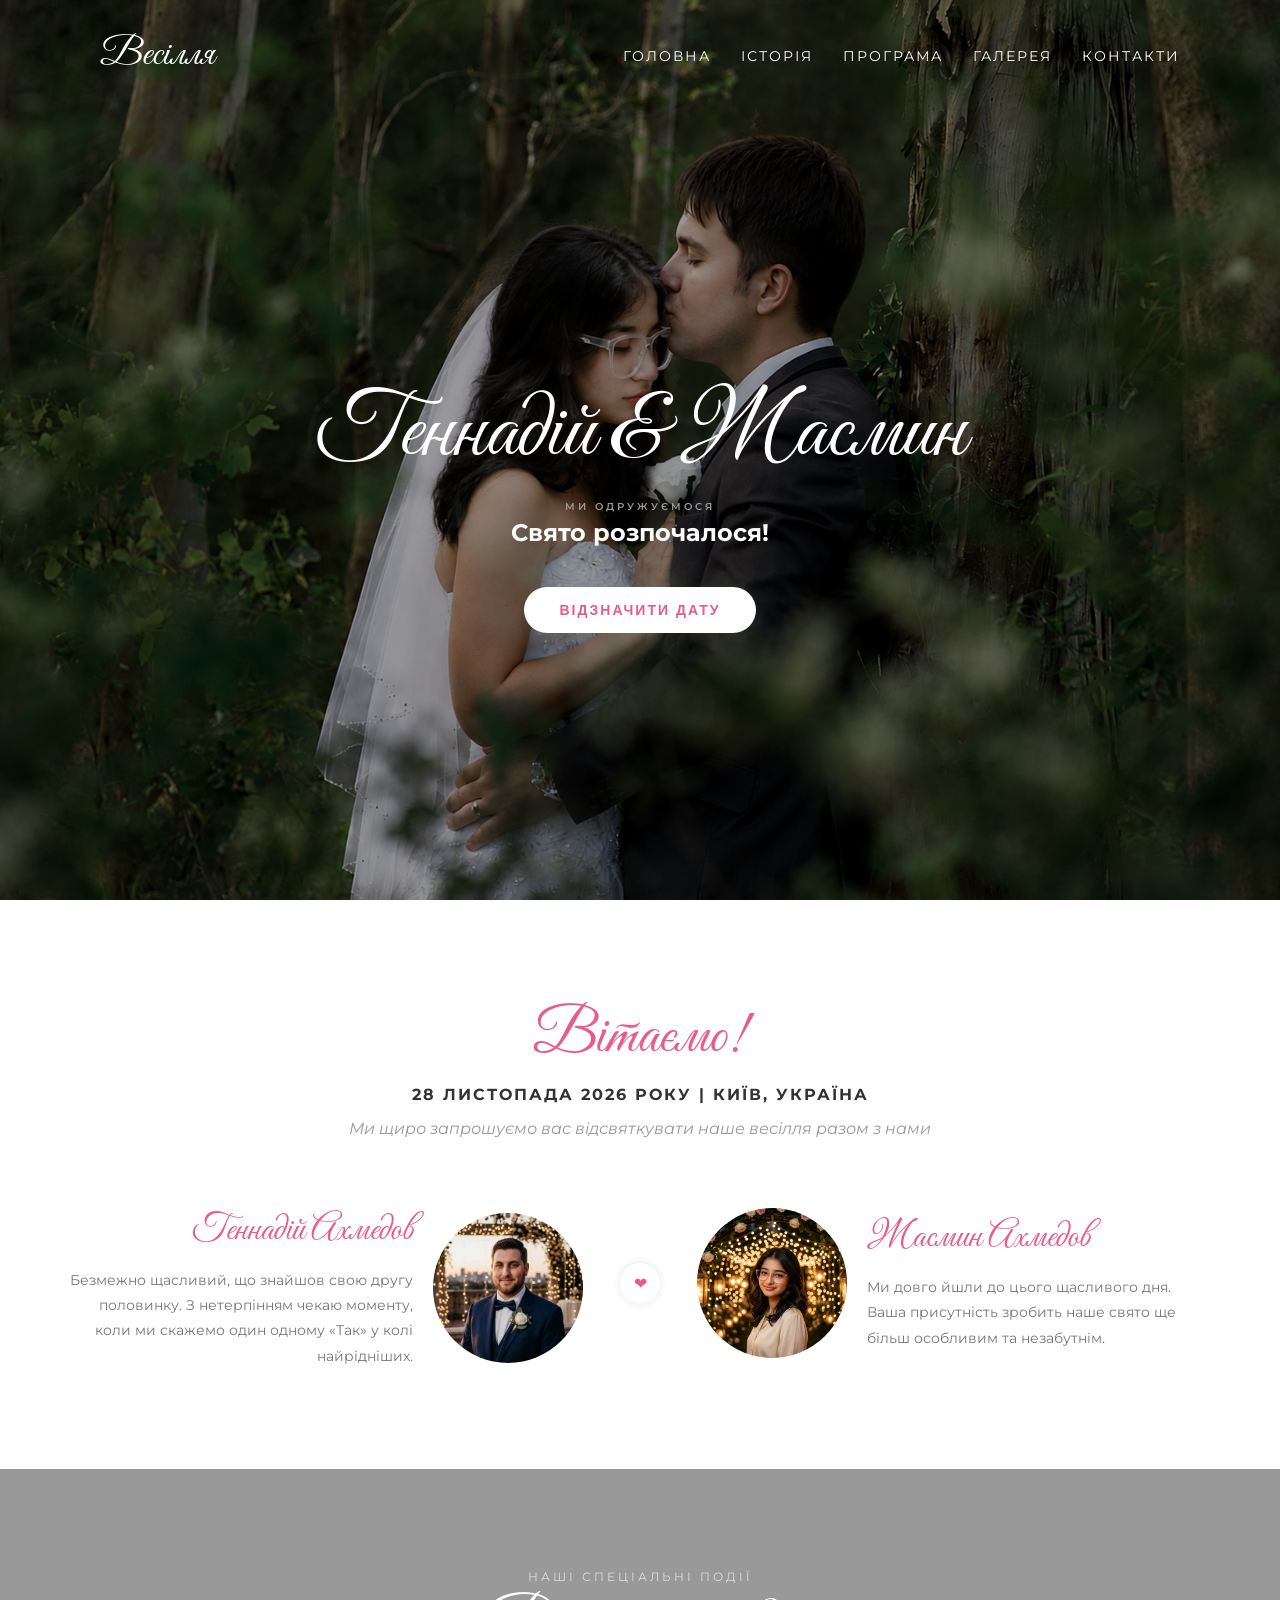
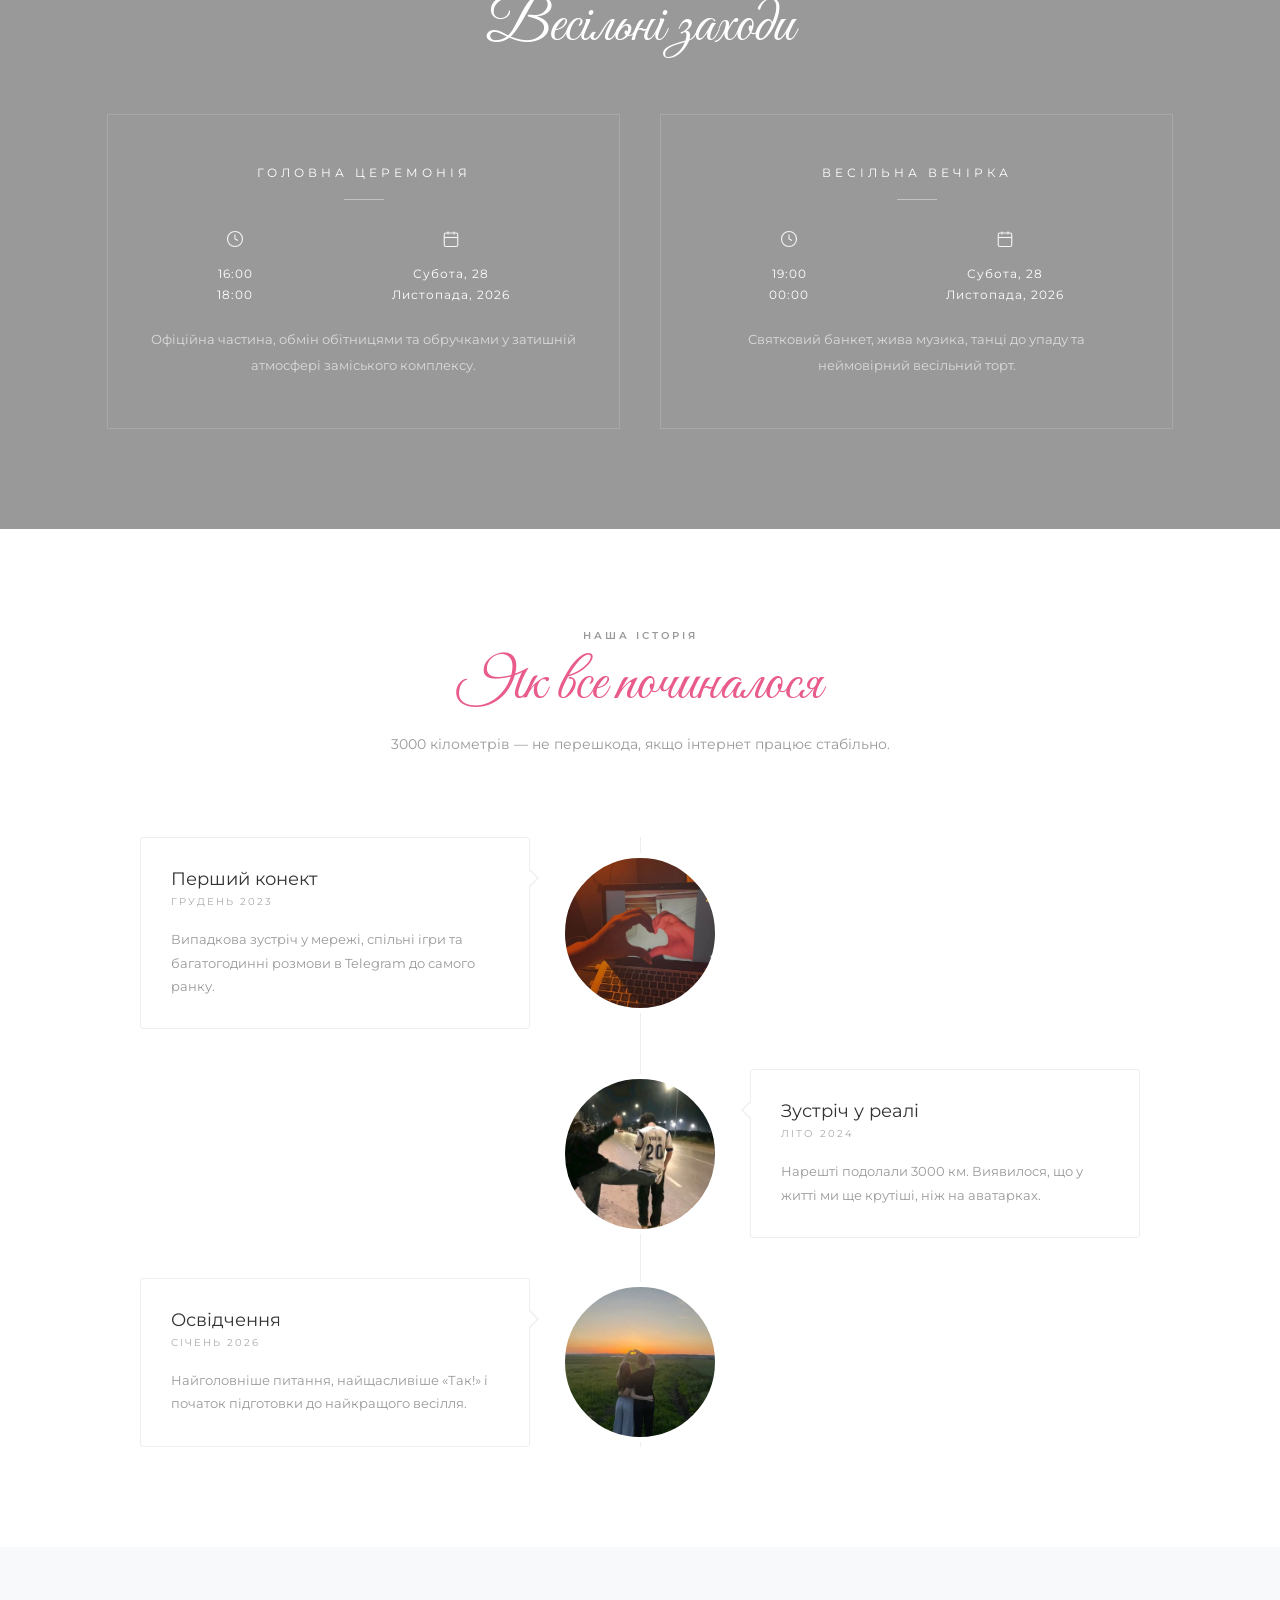
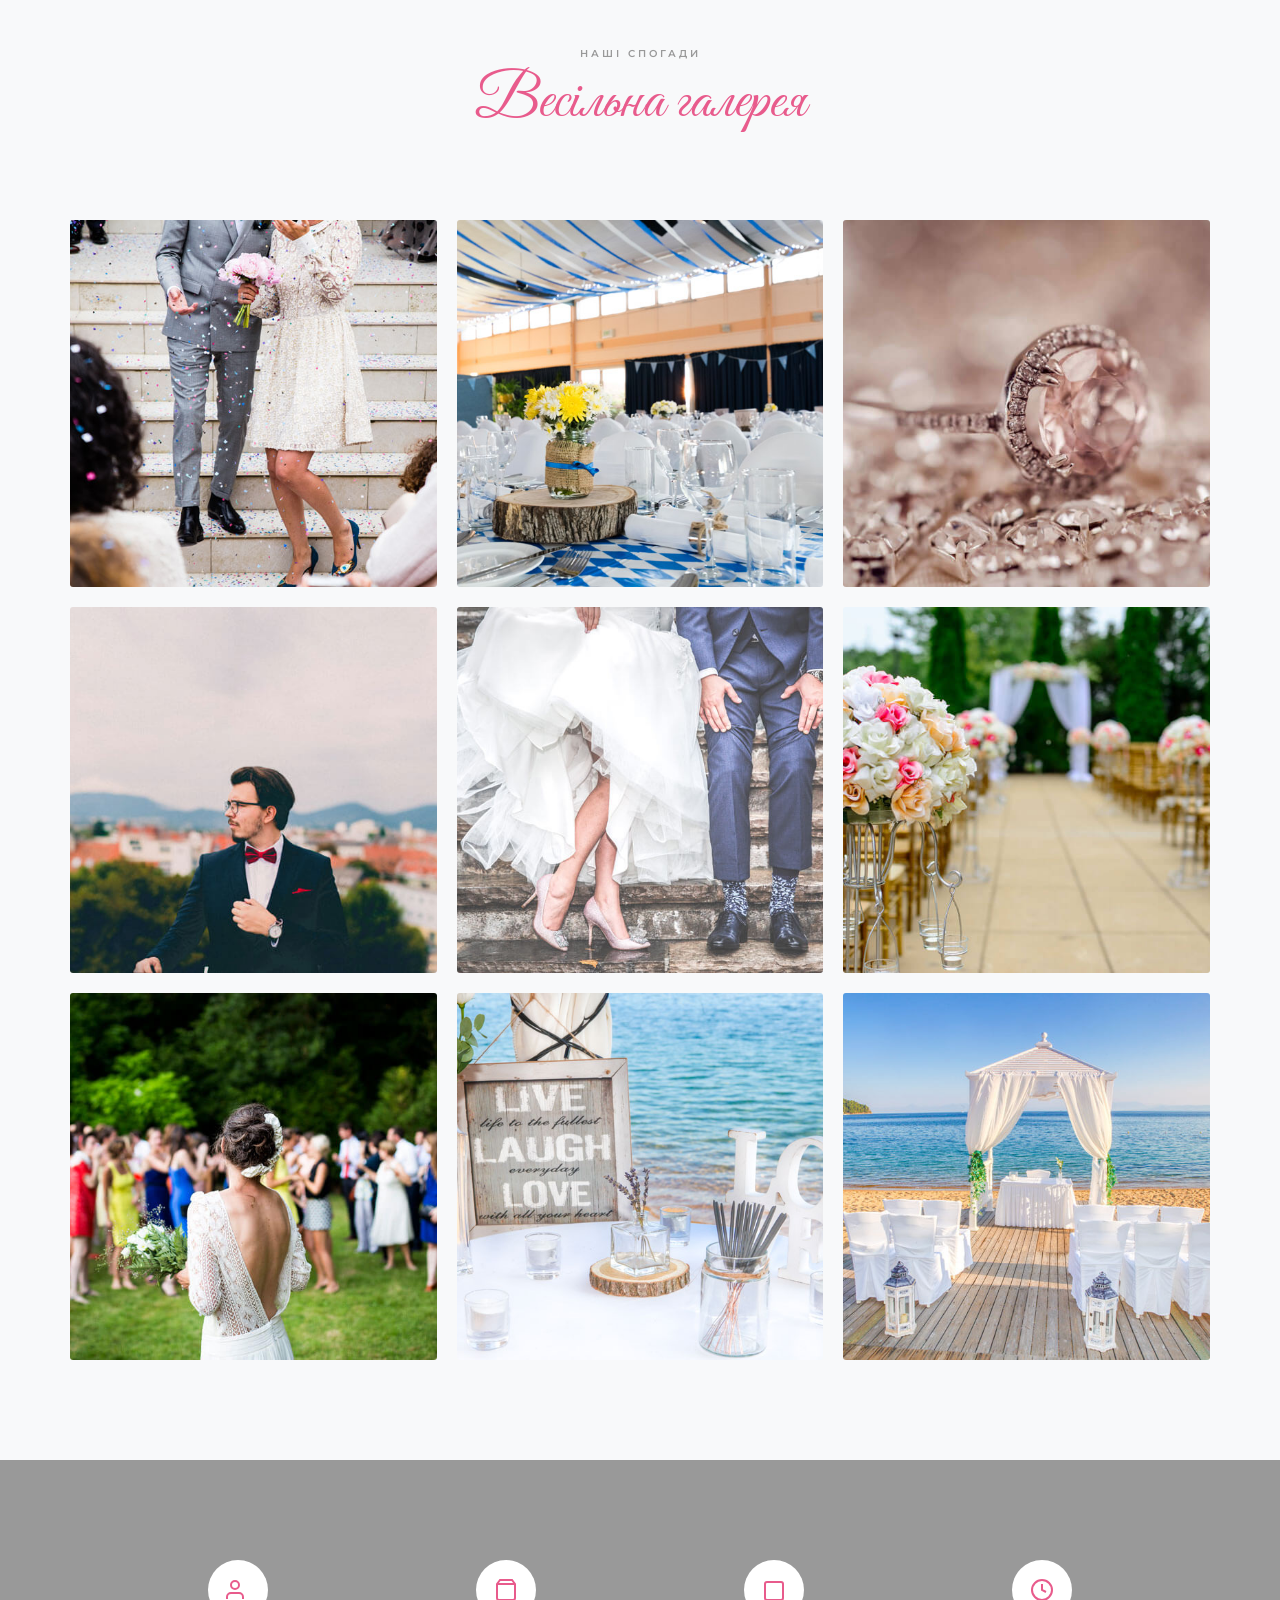
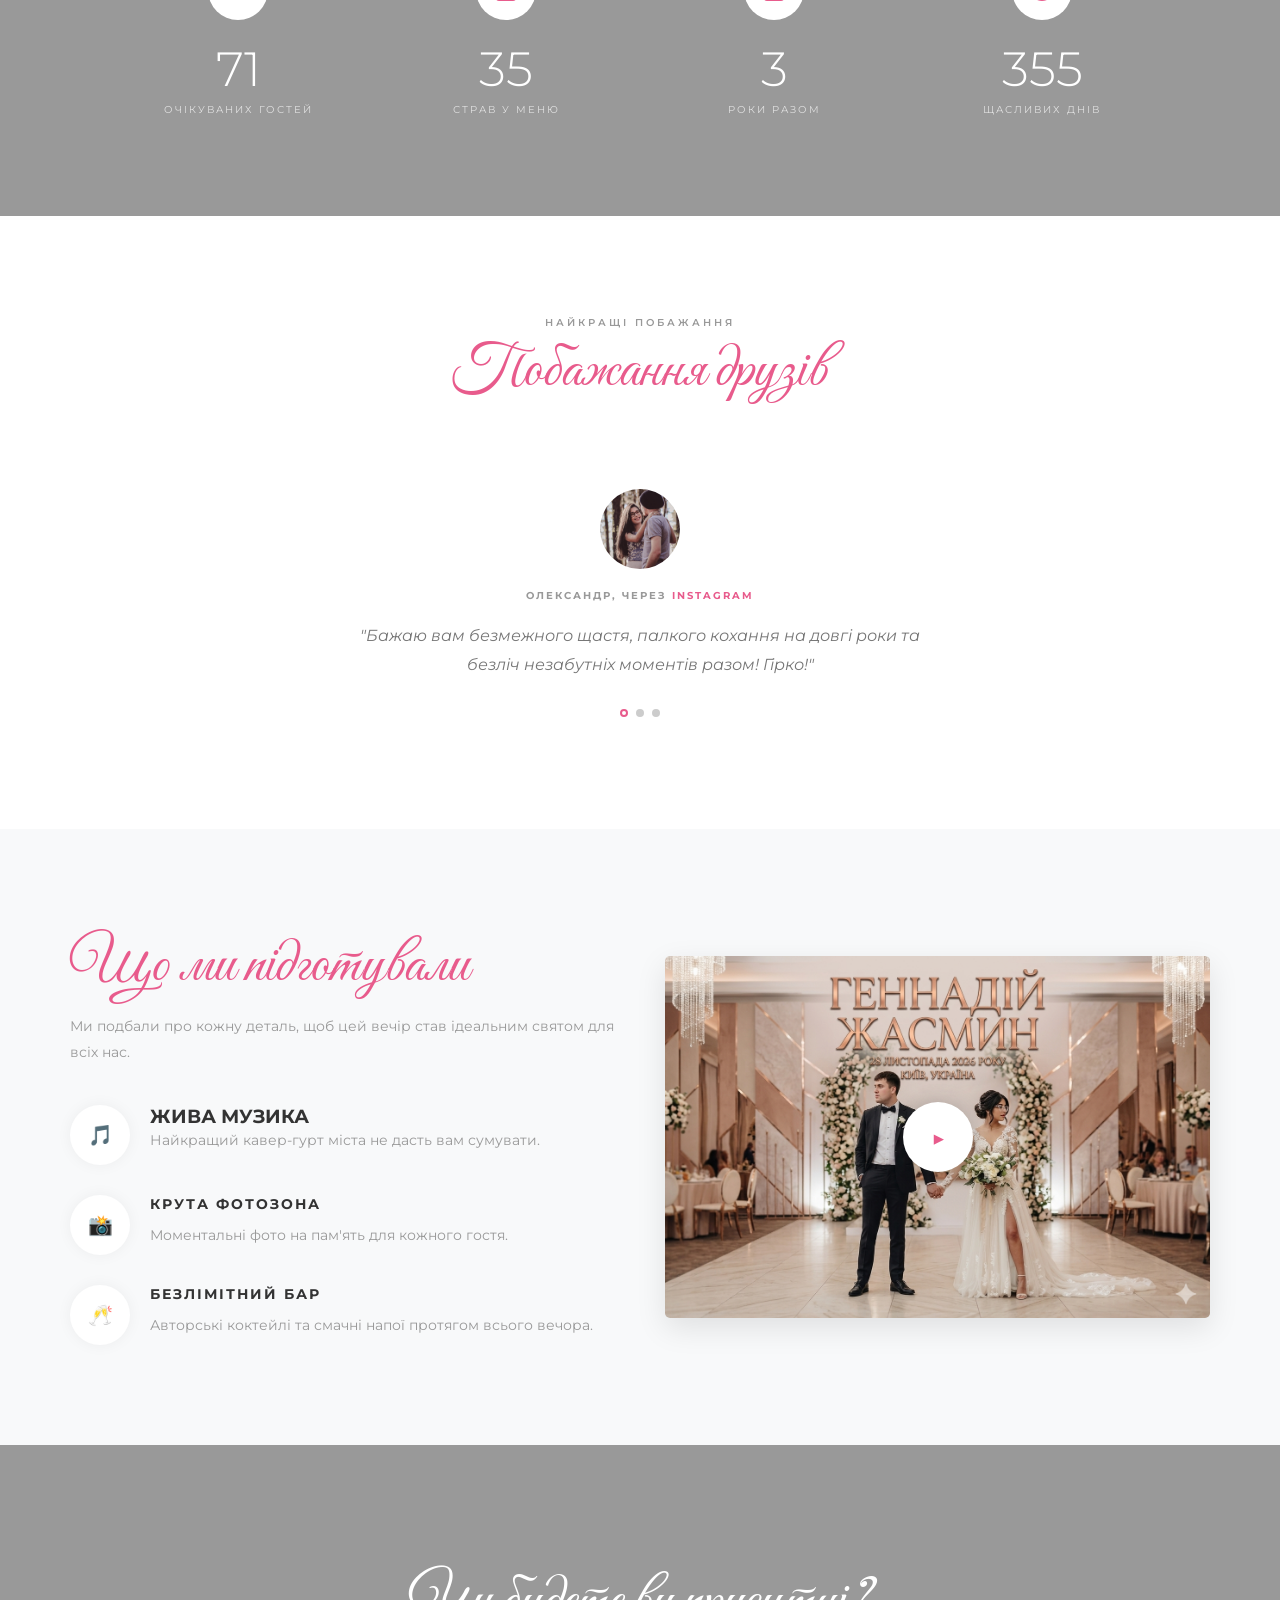
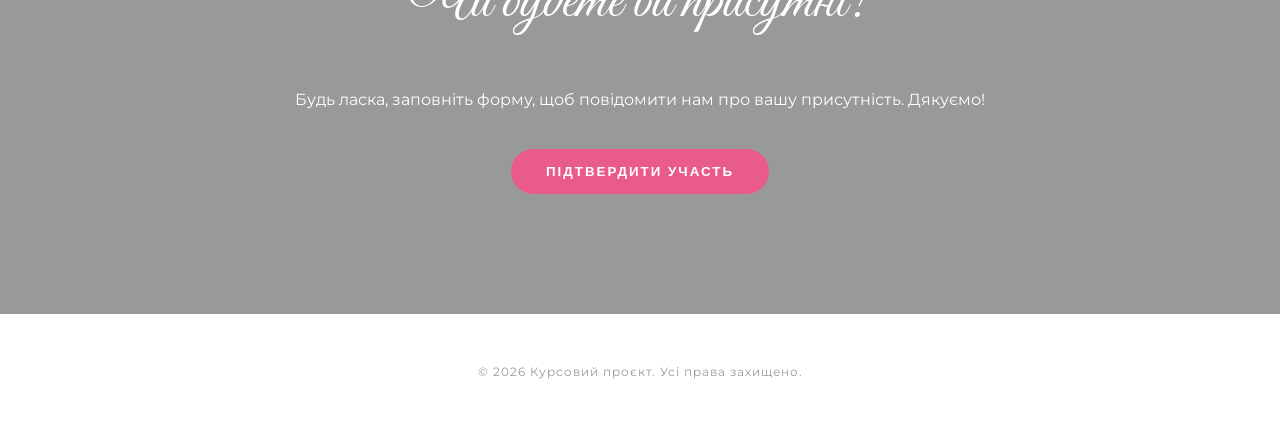
==== index.html @ 14bfaa2a "Modify greeting output to display 'Goodbye'" ====
<!DOCTYPE html>
<html lang="uk">
<head>
    <meta charset="UTF-8">
    <meta http-equiv="X-UA-Compatible" content="IE=edge">
    <meta name="viewport" content="width=device-width, initial-scale=1.0">
    <title>Весілля | Геннадій та Жасмин</title>
    <meta name="description" content="Ми одружуємося - Запрошення на весілля">
    <link rel="stylesheet" href="https://cdn.jsdelivr.net/npm/swiper@11/swiper-bundle.min.css">
    <link rel="stylesheet" href="css/style.css">
</head>
<body>
    <section class="hero-section">
        <header class="header">
            <div class="logo"><a href="index.html">Весілля</a></div>
            <nav class="nav" id="menuList">
                <ul class="menu">
                    <li><a href="index.html">ГОЛОВНА</a></li>
                    <li><a href="#story-section">ІСТОРІЯ</a></li>
                    <li><a href="#services">ПРОГРАМА</a></li>
                    <li><a href="#gallery">ГАЛЕРЕЯ</a></li>
                    <li><a href="contacts.html">КОНТАКТИ</a></li>
                </ul>
            </nav>
            <div class="burger" id="burgerIcon">
                <span></span><span></span><span></span>
            </div>
        </header>

        <div class="hero-content">
            <h1 class="couple-names">Геннадій & Жасмин</h1>
            <p class="subtitle">Ми одружуємося</p>
            <div class="countdown-cont mb-5" id="countdown">
                <div class="time-circle"><span class="number" id="days">00</span><span class="label">ДНІВ</span></div>
                <div class="time-circle"><span class="number" id="hours">00</span><span class="label">ГОДИН</span></div>
                <div class="time-circle"><span class="number" id="minutes">00</span><span class="label">ХВИЛИН</span></div>
                <div class="time-circle"><span class="number" id="seconds">00</span><span class="label">СЕКУНД</span></div>
            </div>
            <button id="openModalBtn" class="btn btn-white">ВІДЗНАЧИТИ ДАТУ</button>
        </div>
    </section>

    <section class="hello-section" id="story">
        <div class="container">
            <div class="hello-top">
                <h2 class="script-title">Вітаємо!</h2>
                <h3 class="date-location">28 Листопада 2026 року | Київ, Україна</h3>
                <p class="invite-text">Ми щиро запрошуємо вас відсвяткувати наше весілля разом з нами</p>
            </div>
            <div class="couple-row">
                <div class="person groom">
                    <div class="person-text">
                        <h3 class="person-name">Геннадій Ахмедов</h3>
                        <p>Безмежно щасливий, що знайшов свою другу половинку. З нетерпінням чекаю моменту, коли ми скажемо один одному «Так» у колі найрідніших.</p>
                    </div>
                    <img src="images/groom.jpg" alt="Геннадій" class="person-photo">
                </div>
                <div class="heart"><span>❤</span></div>
                <div class="person bride">
                    <img src="images/bride.jpg" alt="Софія" class="person-photo">
                    <div class="person-text">
                        <h3 class="person-name">Жасмин Ахмедов</h3>
                        <p>Ми довго йшли до цього щасливого дня. Ваша присутність зробить наше свято ще більш особливим та незабутнім.</p>
                    </div>
                </div>
            </div>
        </div>
    </section>

    <section class="events-section" id="events">
        <div class="container events-container">
            <div class="events-header">
                <p class="events-subtitle">НАШІ СПЕЦІАЛЬНІ ПОДІЇ</p>
                <h2 class="script-title text-white">Весільні заходи</h2>
            </div>
            <div class="events-cards">
                <div class="event-card">
                    <h3 class="card-title">ГОЛОВНА ЦЕРЕМОНІЯ</h3>
                    <div class="event-details">
                        <div class="detail-item">
                            <span class="icon">
                                <svg width="24" height="24" viewBox="0 0 24 24" fill="none" stroke="#fff" stroke-width="1.5"><circle cx="12" cy="12" r="10"></circle><polyline points="12 6 12 12 16 14"></polyline></svg>
                            </span>
                            <p>16:00<br>18:00</p>
                        </div>
                        <div class="detail-item">
                            <span class="icon">
                                <svg width="24" height="24" viewBox="0 0 24 24" fill="none" stroke="#fff" stroke-width="1.5"><rect x="3" y="4" width="18" height="18" rx="2" ry="2"></rect><line x1="16" y1="2" x2="16" y2="6"></line><line x1="8" y1="2" x2="8" y2="6"></line><line x1="3" y1="10" x2="21" y2="10"></line></svg>
                            </span>
                            <p>Субота, 28<br>Листопада, 2026</p>
                        </div>
                    </div>
                    <p class="event-desc">Офіційна частина, обмін обітницями та обручками у затишній атмосфері заміського комплексу.</p>
                </div>
                <div class="event-card">
                    <h3 class="card-title">ВЕСІЛЬНА ВЕЧІРКА</h3>
                    <div class="event-details">
                        <div class="detail-item">
                            <span class="icon">
                                <svg width="24" height="24" viewBox="0 0 24 24" fill="none" stroke="#fff" stroke-width="1.5"><circle cx="12" cy="12" r="10"></circle><polyline points="12 6 12 12 16 14"></polyline></svg>
                            </span>
                            <p>19:00<br>00:00</p>
                        </div>
                        <div class="detail-item">
                            <span class="icon">
                                <svg width="24" height="24" viewBox="0 0 24 24" fill="none" stroke="#fff" stroke-width="1.5"><rect x="3" y="4" width="18" height="18" rx="2" ry="2"></rect><line x1="16" y1="2" x2="16" y2="6"></line><line x1="8" y1="2" x2="8" y2="6"></line><line x1="3" y1="10" x2="21" y2="10"></line></svg>
                            </span>
                            <p>Субота, 28<br>Листопада, 2026</p>
                        </div>
                    </div>
                    <p class="event-desc">Святковий банкет, жива музика, танці до упаду та неймовірний весільний торт.</p>
                </div>
            </div>
        </div>
    </section>

 <section class="story-section" id="story-section">
        <div class="container">
            <div class="section-header">
                <p class="subtitle">НАША ІСТОРІЯ</p>
                <h2 class="script-title">Як все починалося</h2>
                <p class="desc-text">3000 кілометрів — не перешкода, якщо інтернет працює стабільно.</p>
            </div>
            <div class="timeline">
                <div class="timeline-item left">
                    <div class="timeline-circle image" style="background-image: url('images/story0.jpg');"></div>
                    <div class="timeline-content">
                        <h3>Перший конект</h3><span class="date">ГРУДЕНЬ 2023</span>
                        <p>Випадкова зустріч у мережі, спільні ігри та багатогодинні розмови в Telegram до самого ранку.</p>
                    </div>
                    
                </div>
                <div class="timeline-item right">
                    <div class="timeline-circle image" style="background-image: url('images/story1.jpg');"></div>
                    <div class="timeline-content">
                        <h3>Зустріч у реалі</h3><span class="date">ЛІТО 2024</span>
                        <p>Нарешті подолали 3000 км. Виявилося, що у житті ми ще крутіші, ніж на аватарках.</p>
                    </div>
                </div>
                <div class="timeline-item left">
                    <div class="timeline-content">
                        <h3>Освідчення</h3><span class="date">СІЧЕНЬ 2026</span>
                        <p>Найголовніше питання, найщасливіше «Так!» і початок підготовки до найкращого весілля.</p>
                    </div>
                    <div class="timeline-circle image" style="background-image: url('images/story2.webp');"></div>
                </div>
            </div>
        </div>
    </section>

    <section class="gallery-section" id="gallery">
        <div class="container">
            <div class="section-header">
                <p class="subtitle">НАШІ СПОГАДИ</p>
                <h2 class="script-title">Весільна галерея</h2>
            </div>
            <div class="gallery-grid">
                <div class="gallery-item"><img src="images/gallery1.jpg" alt="1"><div class="gallery-overlay"><span class="photo-count">14 ФОТО</span><h3>Щасливі ми</h3></div></div>
                <div class="gallery-item"><img src="images/gallery2.jpg" alt="2"><div class="gallery-overlay"><span class="photo-count">30 ФОТО</span><h4>Романтична подорож</h4></div></div>
                <div class="gallery-item"><img src="images/gallery3.jpg" alt="3"><div class="gallery-overlay"><span class="photo-count">90 ФОТО</span><h4>Захід сонця</h4></div></div>
                <div class="gallery-item"><img src="images/gallery4.jpg" alt="4"><div class="gallery-overlay"><span class="photo-count">12 ФОТО</span><h4>Спільні свята</h4></div></div>
                <div class="gallery-item"><img src="images/gallery5.jpg" alt="5"><div class="gallery-overlay"><span class="photo-count">50 ФОТО</span><h4>Затишні вечори</h4></div></div>
                <div class="gallery-item"><img src="images/gallery6.jpg" alt="6"><div class="gallery-overlay"><span class="photo-count">45 ФОТО</span><h4>Прогулянки містом</h4></div></div>
                <div class="gallery-item"><img src="images/gallery7.jpg" alt="7"><div class="gallery-overlay"><span class="photo-count">55 ФОТО</span><h4>Освідчення</h4></div></div>
                <div class="gallery-item"><img src="images/gallery8.jpg" alt="8"><div class="gallery-overlay"><span class="photo-count">90 ФОТО</span><h4>Підготовка до весілля</h4></div></div>
                <div class="gallery-item"><img src="images/gallery9.jpg" alt="9"><div class="gallery-overlay"><span class="photo-count">55 ФОТО</span><h4>Кохання у кожному кадрі</h4></div></div>
            </div>
        </div>
    </section>

    <div class="stats-section">
        <div class="container stats-container">
            <div class="stat-item">
                <div class="stat-icon"><svg width="24" height="24" viewBox="0 0 24 24" fill="none" stroke="#e85b8c" stroke-width="2"><path d="M17 21v-2a4 4 0 0 0-4-4H5a4 4 0 0 0-4 4v2"></path><circle cx="9" cy="7" r="4"></circle></svg></div>
                <div class="stat-number" data-target="90">0</div>
                <p class="stat-label">ОЧІКУВАНИХ ГОСТЕЙ</p>
            </div>
            <div class="stat-item">
                <div class="stat-icon"><svg width="24" height="24" viewBox="0 0 24 24" fill="none" stroke="#e85b8c" stroke-width="2"><path d="M6 2L3 6v14a2 2 0 0 0 2 2h14a2 2 0 0 0 2-2V6l-3-4z"></path><line x1="3" y1="6" x2="21" y2="6"></line></svg></div>
                <div class="stat-number" data-target="35">0</div>
                <p class="stat-label">СТРАВ У МЕНЮ</p>
            </div>
            <div class="stat-item">
                <div class="stat-icon"><svg width="24" height="24" viewBox="0 0 24 24" fill="none" stroke="#e85b8c" stroke-width="2"><rect x="3" y="4" width="18" height="18" rx="2" ry="2"></rect></svg></div>
                <div class="stat-number" data-target="3">0</div>
                <p class="stat-label">РОКИ РАЗОМ</p>
            </div>
            <div class="stat-item">
                <div class="stat-icon"><svg width="24" height="24" viewBox="0 0 24 24" fill="none" stroke="#e85b8c" stroke-width="2"><circle cx="12" cy="12" r="10"></circle><polyline points="12 6 12 12 16 14"></polyline></svg></div>
                <div class="stat-number" data-target="891">0</div>
                <p class="stat-label">ЩАСЛИВИХ ДНІВ</p>
            </div>
        </div>
    </div>

    <section class="wishes-section">
        <div class="container">
            <div class="section-header">
                <p class="subtitle">НАЙКРАЩІ ПОБАЖАННЯ</p>
                <h2 class="script-title">Побажання друзів</h2>
            </div>
            <div class="swiper wishes-swiper">
                <div class="swiper-wrapper">
                    <div class="swiper-slide">
                        <div class="wish-card">
                            <img src="images/guest1.jpg" alt="Гість" class="wish-photo">
                            <h3 class="wish-name">ОЛЕКСАНДР, ЧЕРЕЗ <span class="pink-text">INSTAGRAM</span></h3>
                            <p class="wish-text">"Бажаю вам безмежного щастя, палкого кохання на довгі роки та безліч незабутніх моментів разом! Гірко!"</p>
                        </div>
                    </div>
                    <div class="swiper-slide">
                        <div class="wish-card">
                            <img src="images/guest2.jpg" alt="Гість" class="wish-photo">
                            <h4 class="wish-name">ВІКТОРІЯ, ЧЕРЕЗ <span class="pink-text">TELEGRAM</span></h4>
                            <p class="wish-text">"Ви неймовірна пара! Нехай ваше сімейне життя буде таким же яскравим та красивим, як і ви самі."</p>
                        </div>
                    </div>
                    <div class="swiper-slide">
                        <div class="wish-card">
                            <img src="images/guest3.jpg" alt="Гість" class="wish-photo">
                            <h4 class="wish-name">ДЕНИС, ЧЕРЕЗ <span class="pink-text">TELEGRAM</span></h4>
                            <p class="wish-text">"Братан, нарешті ти це зробив! Бажаю вам стабільного пінгу по життю, ніяких лагів у стосунках і безмежного щастя. Гірко!"</p>
                        </div>
                    </div>
                </div>
                <div class="swiper-pagination"></div>
            </div>
        </div>
    </section>

    <section class="services-section" id="services">
        <div class="container services-container">
            <div class="services-left">
                <div class="section-header align-left">
                    <h2 class="script-title pink-text">Що ми підготували</h2>
                    <p class="desc-text">Ми подбали про кожну деталь, щоб цей вечір став ідеальним святом для всіх нас.</p>
                </div>
                <ul class="services-list">
                    <li>
                        <div class="service-icon"><span class="icon">🎵</span></div>
                        <div class="service-text"><h3>ЖИВА МУЗИКА</h3><p>Найкращий кавер-гурт міста не дасть вам сумувати.</p></div>
                    </li>
                    <li>
                        <div class="service-icon"><span class="icon">📸</span></div>
                        <div class="service-text"><h4>КРУТА ФОТОЗОНА</h4><p>Моментальні фото на пам'ять для кожного гостя.</p></div>
                    </li>
                    <li>
                        <div class="service-icon"><span class="icon">🥂</span></div>
                        <div class="service-text"><h4>БЕЗЛІМІТНИЙ БАР</h4><p>Авторські коктейлі та смачні напої протягом всього вечора.</p></div>
                    </li>
                </ul>
            </div>
            <div class="services-right">
                <div class="video-thumbnail" id="openVideoModalBtn">
                    <img src="images/video-bg.jpg" alt="Відео прев'ю">
                    <div class="play-btn">▶</div>
                </div>
            </div>
        </div>
    </section>

    <section class="attend-section">
        <div class="container">
            <h2 class="script-title text-white">Чи будете ви присутні?</h2>
            <p class="attend-desc">Будь ласка, заповніть форму, щоб повідомити нам про вашу присутність. Дякуємо!</p>
            <button class="btn btn-pink" id="openAttendModalBtn">ПІДТВЕРДИТИ УЧАСТЬ</button>
        </div>
    </section>

    <footer class="footer">
        <div class="container">
            <p>© 2026 Курсовий проєкт. Усі права захищено.</p>
        </div>
    </footer>

    <div class="modal-overlay" id="formModal">
        <div class="modal-content">
            <span class="close-btn" id="closeFormBtn">&times;</span>
            <h3>Підтвердження присутності</h3>
            <form id="rsvpForm">
                <input type="text" placeholder="Ваше ім'я та прізвище" required style="width:100%; padding:10px; margin-bottom:10px; border:1px solid #ddd; border-radius:5px;">
                <input type="email" placeholder="Ваш Email" required style="width:100%; padding:10px; margin-bottom:10px; border:1px solid #ddd; border-radius:5px;">
                <select required style="width:100%; padding:10px; margin-bottom:10px; border:1px solid #ddd; border-radius:5px;">
                    <option value="">Чи будете ви присутні?</option>
                    <option value="yes">Так, з радістю буду!</option>
                    <option value="no">На жаль, не зможу</option>
                </select>
                <button type="submit" class="btn btn-pink mt-3">Відправити</button>
            </form>
        </div>
    </div>

    <div class="modal-overlay" id="videoModal">
        <div class="modal-content video-content">
            <span class="close-btn" id="closeVideoBtn">&times;</span>
            <iframe style="width: 100%; border: none;" height="450" src="https://www.youtube.com/embed/-ARVwU58l7A?si=rPFD8lPK7aKffsCc" title="YouTube video player" allow="accelerometer; autoplay; clipboard-write; encrypted-media; gyroscope; picture-in-picture; web-share" referrerpolicy="strict-origin-when-cross-origin" allowfullscreen></iframe>
        </div>
    </div>

    <script src="https://cdn.jsdelivr.net/npm/swiper@11/swiper-bundle.min.js"></script>
    <script src="js/main.js"></script>
</body>
</html>
---- css/style.css ----
@import url('https://fonts.googleapis.com/css2?family=Great+Vibes&family=Montserrat:wght@400;600&display=swap');

* {
    margin: 0;
    padding: 0;
    box-sizing: border-box;
}

body {
    font-family: 'Montserrat', sans-serif;
    color: #333;
}

/* Секція 1: Hero */
.hero-section {
    position: relative;
    height: 100vh; 
    background-image: url('../images/hero-bg.jpg'); 
    background-size: cover;
    background-position: center;
    color: #fff;
    display: flex;
    flex-direction: column;
}

.hero-section::before {
    content: '';
    position: absolute;
    top: 0; left: 0; right: 0; bottom: 0;
    background: rgba(0, 0, 0, 0.4);
    z-index: 1;
}

.header {
    position: relative;
    z-index: 2; 
    display: flex;
    justify-content: space-between;
    align-items: center;
    padding: 30px 50px;
}

.logo a {
    text-decoration: none;
    font-family: 'Great Vibes', cursive;
    font-size: 40px;
    color: #fff;
}

.nav {
    display: none; 
    position: absolute;
    top: 80px;
    left: 0;
    width: 100%;
    background-color: rgba(0, 0, 0, 0.9);
    flex-direction: column;
    text-align: center;
}

.nav.active {
    display: flex; 
}

.menu {
    list-style: none;
}

.menu li {
    padding: 15px 0;
}

.menu a {
    text-decoration: none;
    color: #fff;
    font-size: 14px;
    letter-spacing: 2px;
    transition: color 0.3s;
}

.menu a:hover {
    color: #e85b8c; 
}

.burger {
    display: flex;
    flex-direction: column;
    gap: 6px;
    cursor: pointer;
    z-index: 3;
}

.burger span {
    width: 30px;
    height: 3px;
    background-color: #fff;
}

.hero-content {
    position: relative;
    z-index: 2;
    flex-grow: 1;
    display: flex;
    flex-direction: column;
    justify-content: center;
    align-items: center;
    text-align: center;
    padding: 0 20px;
}

.couple-names {
    font-family: 'Great Vibes', cursive;
    font-size: 90px;
    margin-bottom: 10px;
    font-weight: normal;
}

.subtitle {
    font-size: 18px;
    letter-spacing: 2px;
    margin-bottom: 40px;
}

.countdown-cont {
    display: flex;
    gap: 20px;
    margin-bottom: 40px;
}

.time-circle {
    background-color: rgba(232, 91, 140, 0.8); 
    width: 100px;
    height: 100px;
    border-radius: 50%;
    display: flex;
    flex-direction: column;
    justify-content: center;
    align-items: center;
}

.time-circle .number {
    font-size: 32px;
    font-weight: bold;
}

.time-circle .label {
    font-size: 10px;
    letter-spacing: 1px;
}

.btn-white {
    padding: 15px 35px;
    font-size: 14px;
    letter-spacing: 2px;
    background-color: #fff;
    color: #e85b8c;
    border: none;
    border-radius: 30px;
    cursor: pointer;
    font-weight: bold;
    transition: all 0.3s ease;
}

.btn-white:hover {
    background-color: #e85b8c;
    color: #fff;
}

/* Секція 2: Hello! */
.hello-section {
    padding: 100px 20px;
    background-color: #fff;
    color: #777; 
}

.container {
    max-width: 1140px;
    margin: 0 auto;
}

.hello-top {
    text-align: center;
    margin-bottom: 70px;
}

.script-title {
    font-family: 'Great Vibes', cursive;
    font-size: 60px;
    color: #e85b8c;
    font-weight: normal;
    margin-bottom: 10px;
}

.date-location {
    font-size: 16px;
    color: #333;
    letter-spacing: 2px;
    margin-bottom: 15px;
    text-transform: uppercase;
}

.invite-text {
    font-size: 16px;
    font-style: italic;
    color: #999;
}

.couple-row {
    display: flex;
    flex-direction: column;
    align-items: center;
    gap: 30px;
}

.person {
    display: flex;
    flex-direction: column;
    align-items: center;
    gap: 20px;
    text-align: center;
}

.groom {
    flex-direction: column-reverse; 
}

.person-photo {
    width: 150px;
    height: 150px;
    border-radius: 50%;
    object-fit: cover;
    flex-shrink: 0; 
}

.person-name {
    font-family: 'Great Vibes', cursive;
    font-size: 36px;
    color: #e85b8c;
    font-weight: normal;
    margin-bottom: 15px;
}

.person-text p {
    font-size: 14px;
    line-height: 1.8;
}

.heart {
    font-size: 16px;
    color: #e85b8c;
    background-color: #fff;
    width: 40px;
    height: 40px;
    border-radius: 50%;
    display: flex;
    justify-content: center;
    align-items: center;
    box-shadow: 0 0 10px rgba(0,0,0,0.1); 
}

/* Секція 3: Wedding Events */
.events-section {
    position: relative;
    padding: 100px 20px;
    background-image: url('../images/events-bg.jpg'); 
    background-size: cover;
    background-position: center;
    background-attachment: fixed; /* Паралакс */
    color: #fff;
    text-align: center;
}

.events-section::before {
    content: '';
    position: absolute;
    top: 0; left: 0; right: 0; bottom: 0;
    background: rgba(0, 0, 0, 0.4); /* Нейтральне чорне затемнення на 40%, ніякого синього */
    z-index: 1;
}

.events-container {
    position: relative;
    z-index: 2;
}

.events-subtitle {
    font-size: 12px;
    letter-spacing: 3px;
    text-transform: uppercase;
    margin-bottom: 5px;
    color: #ddd;
}

.text-white {
    color: #fff !important;
    margin-bottom: 50px;
}

.events-cards {
    display: flex;
    flex-direction: column;
    gap: 30px;
}

.event-card {
    background-color: transparent;
    border: 1px solid rgba(255, 255, 255, 0.15); /* Ледь помітна рамка */
    padding: 50px 40px; /* Більше простору всередині */
    border-radius: 0; /* Гострі кути, як у макеті */
    transition: background-color 0.3s, border-color 0.3s;
}

.event-card:hover {
    background-color: rgba(255, 255, 255, 0.05);
    border-color: rgba(255, 255, 255, 0.5);
}

.card-title {
    position: relative;
    font-size: 12px; /* Дрібніший шрифт */
    letter-spacing: 4px; /* Ширші відступи між літерами */
    font-weight: 400; /* Тонший шрифт */
    margin-bottom: 30px;
    padding-bottom: 20px;
}

.card-title::after {
    content: '';
    position: absolute;
    bottom: 0;
    left: 50%;
    transform: translateX(-50%);
    width: 40px; /* Коротша і акуратніша лінія */
    height: 1px;
    background-color: rgba(255, 255, 255, 0.4);
}

.event-details {
    display: flex;
    justify-content: space-around;
    margin-bottom: 20px;
}

.detail-item {
    font-size: 12px; /* Менший текст дати/часу */
    line-height: 1.8;
    color: #fff;
    letter-spacing: 1px;
}

.detail-item .icon {
    display: flex;
    justify-content: center;
    margin-bottom: 15px;
}

/* Зменшуємо самі SVG іконки */
.detail-item .icon svg {
    width: 18px;
    height: 18px;
    opacity: 0.9;
}

.event-desc {
    font-size: 13px; /* Менший і акуратніший текст опису */
    line-height: 2; /* Більший інтервал між рядками */
    color: rgba(255, 255, 255, 0.65); /* Напівпрозорий текст */
    margin-top: 10px;
}

/* Адаптивність для десктопу (екрани від 768px і 992px) */
@media (min-width: 768px) {
    .burger { display: none; } 
    
    .header { padding: 30px 100px; }

    .nav {
        display: flex;
        position: static;
        width: auto;
        background-color: transparent;
        flex-direction: row;
    }

    .menu {
        display: flex;
        gap: 30px;
    }

    .menu li { padding: 0; }
}

@media (min-width: 992px) {
    .couple-row {
        flex-direction: row;
        justify-content: space-between;
        align-items: flex-start;
        gap: 0;
    }

    .person {
        flex-direction: row;
        width: 45%; 
    }

    .groom {
        flex-direction: row; 
        text-align: right;
    }

    .bride { text-align: left; }
    
    .heart { margin-top: 55px; }

    .events-cards {
        flex-direction: row;
        justify-content: center;
        gap: 40px;
    }

    .event-card { width: 45%; }
}

@media (max-width: 767px) {
    .header { padding: 20px; }
    .couple-names { font-size: 50px; }
    .countdown-cont { flex-wrap: wrap; justify-content: center; gap: 10px;}
    .time-circle { width: 70px; height: 70px; }
    .time-circle .number { font-size: 24px; }
}
/* --- Секція Наша Історія (Our Story) --- */
.story-section {
    padding: 100px 20px;
    background-color: #fff;
}

.section-header {
    text-align: center;
    margin-bottom: 80px;
}

.subtitle {
    font-size: 10px;
    letter-spacing: 3px;
    color: #999;
    text-transform: uppercase;
    margin-bottom: 5px;
    font-weight: 600;
}

.desc-text {
    color: #999;
    max-width: 600px;
    margin: 0 auto;
    font-size: 14px;
    line-height: 1.8;
}

/* Таймлайн (Лінія часу) */
.timeline {
    position: relative;
    max-width: 1000px;
    margin: 0 auto;
    display: flex;
    flex-direction: column;
    gap: 40px;
}

/* Центральна лінія */
.timeline::before {
    content: '';
    position: absolute;
    top: 0;
    bottom: 0;
    left: 80px; /* Половина від 160px, щоб лінія була чітко по центру кружка на мобільному */
    width: 1px;
    background-color: #eee;
}

.timeline-item {
    display: flex;
    flex-direction: column;
    align-items: flex-start;
    position: relative;
    padding-left: 190px; /* Збільшили відступ, щоб текст не ховався за кружком */
}

/* Кружечки з фото/фоном */
.timeline-circle {
    position: absolute;
    left: 0;
    top: 0;
    width: 160px; /* Твій новий розмір! */
    height: 160px; /* Твій новий розмір! */
    border-radius: 50%;
    background-color: #ccc; 
    border: 5px solid #fff;
    z-index: 2;
    background-size: cover;
    background-position: center;
}

.timeline-content {
    background: #fff;
    border: 1px solid #eee;
    padding: 30px;
    border-radius: 3px;
    position: relative;
    width: 100%;
}

/* Стрілочка до блоку */
.timeline-content::before {
    content: '';
    position: absolute;
    top: 30px;
    left: -10px;
    border-style: solid;
    border-width: 10px 10px 10px 0;
    border-color: transparent #eee transparent transparent;
}
.timeline-content::after {
    content: '';
    position: absolute;
    top: 31px;
    left: -8px;
    border-style: solid;
    border-width: 9px 9px 9px 0;
    border-color: transparent #fff transparent transparent;
}

.timeline-content h3 {
    font-size: 18px;
    color: #333;
    font-weight: 400;
    margin-bottom: 5px;
}

.timeline-content .date {
    display: block;
    font-size: 10px;
    letter-spacing: 2px;
    color: #aaa;
    margin-bottom: 20px;
}

.timeline-content p {
    font-size: 13px;
    line-height: 1.8;
    color: #999;
}

/* Адаптивність для десктопу (від 992px) */
@media (min-width: 992px) {
    .timeline::before {
        left: 50%; /* Лінія по центру */
    }

    .timeline-item {
        flex-direction: row;
        justify-content: flex-end;
        align-items: center;
        padding-left: 0;
        width: 50%;
    }

    .timeline-item.left {
        padding-right: 110px; /* Збільшили відступ від великого кружечка */
        align-self: flex-start;
    }

    .timeline-item.right {
        padding-left: 110px; /* Збільшили відступ від великого кружечка */
        align-self: flex-end;
        flex-direction: row-reverse; 
    }

    .timeline-circle {
        left: auto;
        right: -80px; /* Половина від 160px, щоб кружок встав рівно на лінію */
        top: 50%;
        transform: translateY(-50%);
    }

    .timeline-item.right .timeline-circle {
        right: auto;
        left: -80px; /* Половина від 160px */
    }

    /* Налаштування стрілочок для правих і лівих блоків */
    .timeline-item.left .timeline-content::before {
        left: auto;
        right: -10px;
        border-width: 10px 0 10px 10px;
        border-color: transparent transparent transparent #eee;
    }
    .timeline-item.left .timeline-content::after {
        left: auto;
        right: -8px;
        border-width: 9px 0 9px 9px;
        border-color: transparent transparent transparent #fff;
    }

    .timeline-item.right .timeline-content::before {
        left: -10px;
        border-width: 10px 10px 10px 0;
        border-color: transparent #eee transparent transparent;
    }
    .timeline-item.right .timeline-content::after {
        left: -8px;
        border-width: 9px 9px 9px 0;
        border-color: transparent #fff transparent transparent;
    }
}
/* --- Секція Галерея (Wedding Gallery) --- */
.gallery-section {
    padding: 100px 20px;
    background-color: #f8f9fa; /* Злегка сіруватий фон, щоб відділити від білої секції "Our Story" */
}

/* Використовуємо CSS Grid для галереї (Mobile First: 1 колонка) */
.gallery-grid {
    display: grid;
    grid-template-columns: 1fr;
    gap: 10px; /* Мінімальні відступи між фото на телефоні */
    max-width: 1140px;
    margin: 0 auto;
}

.gallery-item {
    position: relative;
    overflow: hidden; /* Щоб фото при зумі не вилазило за краї */
    aspect-ratio: 1 / 1; /* Робить блоки ідеально квадратними */
    border-radius: 3px;
    cursor: pointer;
}

.gallery-item img {
    width: 100%;
    height: 100%;
    object-fit: cover;
    transition: transform 0.5s ease; /* Плавний зум */
}

/* Накладення градієнту та тексту */
.gallery-overlay {
    position: absolute;
    bottom: 0;
    left: 0;
    right: 0;
    padding: 40px 20px 20px;
    background: linear-gradient(to top, rgba(0,0,0,0.8), transparent); /* Затемнення знизу */
    color: #fff;
    opacity: 0; /* Приховано за замовчуванням */
    transition: opacity 0.3s ease;
    display: flex;
    flex-direction: column;
    justify-content: flex-end;
}

/* Ефекти при наведенні мишки */
.gallery-item:hover img {
    transform: scale(1.1); /* Збільшуємо фото на 10% */
}

.gallery-item:hover .gallery-overlay {
    opacity: 1; /* Показуємо текст */
}

.photo-count {
    font-size: 10px;
    letter-spacing: 2px;
    text-transform: uppercase;
    color: rgba(255, 255, 255, 0.7);
    margin-bottom: 5px;
}

.gallery-overlay h4 {
    font-size: 18px;
    font-weight: 400;
}

/* Адаптивність */
@media (min-width: 768px) {
    .gallery-grid {
        grid-template-columns: repeat(2, 1fr); /* 2 колонки на планшеті */
        gap: 15px;
    }
}

@media (min-width: 992px) {
    .gallery-grid {
        grid-template-columns: repeat(3, 1fr); /* 3 колонки на ПК */
        gap: 20px; /* Ширші відступи на ПК, як у макеті */
    }
}
/* --- Секція Статистики --- */
.stats-section {
    position: relative;
    padding: 100px 20px;
    background-image: url('../images/stats-bg.jpg'); /* Картинка моря */
    background-size: cover;
    background-position: center;
    background-attachment: fixed; /* Паралакс-ефект */
    color: #fff;
}

.stats-section::before {
    content: '';
    position: absolute;
    top: 0; left: 0; right: 0; bottom: 0;
    background: rgba(0, 0, 0, 0.4);
    z-index: 1;
}

.stats-container {
    position: relative;
    z-index: 2;
    display: flex;
    flex-wrap: wrap;
    justify-content: center;
    gap: 40px;
}

.stat-item {
    text-align: center;
    width: 40%; /* 2 колонки на телефоні */
}

.stat-icon {
    width: 60px;
    height: 60px;
    background-color: #fff;
    border-radius: 50%;
    display: flex;
    justify-content: center;
    align-items: center;
    margin: 0 auto 20px;
}

.stat-number {
    font-size: 36px;
    font-weight: 300;
    margin-bottom: 5px;
}

.stat-label {
    font-size: 10px;
    letter-spacing: 2px;
    color: rgba(255, 255, 255, 0.7);
}

/* --- Секція Відгуків (Friends Wishes) --- */
.wishes-section {
    padding: 100px 20px;
    background-color: #fff;
    text-align: center;
}

.wishes-swiper {
    padding-bottom: 50px; /* Місце для крапочок пагінації */
}

.wish-card {
    display: flex;
    flex-direction: column;
    align-items: center;
    max-width: 600px;
    margin: 0 auto;
}

.wish-photo {
    width: 80px;
    height: 80px;
    border-radius: 50%;
    object-fit: cover;
    margin-bottom: 20px;
}

.wish-name {
    font-size: 10px;
    letter-spacing: 2px;
    color: #999;
    margin-bottom: 20px;
    text-transform: uppercase;
}

.pink-text {
    color: #e85b8c;
}

.wish-text {
    font-size: 16px;
    font-style: italic;
    color: #777;
    line-height: 1.8;
}

/* Налаштування крапочок пагінації Swiper */
.swiper-pagination-bullet {
    background-color: #ccc;
    opacity: 1;
}
.swiper-pagination-bullet-active {
    background-color: #fff;
    border: 2px solid #e85b8c;
}

/* Адаптивність для ПК */
@media (min-width: 768px) {
    .stat-item {
        width: 20%; /* 4 колонки на великих екранах */
    }
    .stat-number {
        font-size: 48px;
    }
}
/* --- Секція Послуг --- */
.services-section { padding: 100px 20px; background-color: #f8f9fa; }
.services-container { display: flex; flex-direction: column; gap: 50px; max-width: 1140px; margin: 0 auto; }
.align-left { text-align: left; margin-bottom: 40px; }
.services-list { list-style: none; display: flex; flex-direction: column; gap: 30px; }
.services-list li { display: flex; gap: 20px; }
.service-icon { width: 60px; height: 60px; background: #fff; border-radius: 50%; display: flex; justify-content: center; align-items: center; box-shadow: 0 0 15px rgba(0,0,0,0.05); flex-shrink: 0; font-size: 20px;}
.service-text h4 { font-size: 14px; letter-spacing: 2px; margin-bottom: 10px; color: #333; }
.service-text p { font-size: 14px; line-height: 1.8; color: #999; }
.video-thumbnail { position: relative; cursor: pointer; border-radius: 5px; overflow: hidden; box-shadow: 0 10px 30px rgba(0,0,0,0.1); }
.video-thumbnail img { width: 100%; display: block; transition: transform 0.3s; }
.video-thumbnail:hover img { transform: scale(1.05); }
.play-btn { position: absolute; top: 50%; left: 50%; transform: translate(-50%, -50%); width: 70px; height: 70px; background: #fff; border-radius: 50%; display: flex; justify-content: center; align-items: center; color: #e85b8c; font-size: 24px; box-shadow: 0 0 20px rgba(0,0,0,0.2); }

/* --- Секція Are You Attending --- */
.attend-section { padding: 120px 20px; text-align: center; position: relative; background-image: url('../images/attend-bg.jpg'); background-size: cover; background-position: center; background-attachment: fixed; color: #fff; }
.attend-section::before { content: ''; position: absolute; top: 0; left: 0; right: 0; bottom: 0; background: rgba(0, 0, 0, 0.4); z-index: 1; }
.attend-section .container { position: relative; z-index: 2; }
.attend-desc { font-size: 16px; margin-bottom: 40px; }
.btn-pink { padding: 15px 35px; background: #e85b8c; color: #fff; border: none; border-radius: 30px; font-weight: bold; letter-spacing: 2px; cursor: pointer; transition: 0.3s; }
.btn-pink:hover { background: #d04677; }
.mt-3 { margin-top: 20px; }

/* --- Футер --- */
.footer { padding: 50px 20px; text-align: center; background: #fff; color: #999; font-size: 12px; letter-spacing: 1px; }

/* --- Модальні вікна --- */
.modal-overlay { position: fixed; top: 0; left: 0; width: 100%; height: 100%; background: rgba(0, 0, 0, 0.8); z-index: 1000; display: flex; justify-content: center; align-items: center; opacity: 0; visibility: hidden; transition: 0.3s; }
.modal-overlay.active { opacity: 1; visibility: visible; }
.modal-content { background: #fff; padding: 40px; border-radius: 5px; width: 90%; max-width: 500px; position: relative; text-align: center; transform: translateY(-20px); transition: 0.3s; }
.modal-overlay.active .modal-content { transform: translateY(0); }
.video-content { max-width: 800px; padding: 20px; background: transparent; }
.close-btn { position: absolute; top: 15px; right: 20px; font-size: 30px; cursor: pointer; color: #999; }
.video-content .close-btn { color: #fff; top: -30px; right: 0; }
#rsvpForm { display: flex; flex-direction: column; gap: 15px; margin-top: 20px; }
#rsvpForm input, #rsvpForm select { padding: 15px; border: 1px solid #ddd; border-radius: 5px; font-family: inherit; }

@media (min-width: 992px) {
    .services-container { flex-direction: row; align-items: center; }
    .services-left, .services-right { width: 50%; }
}
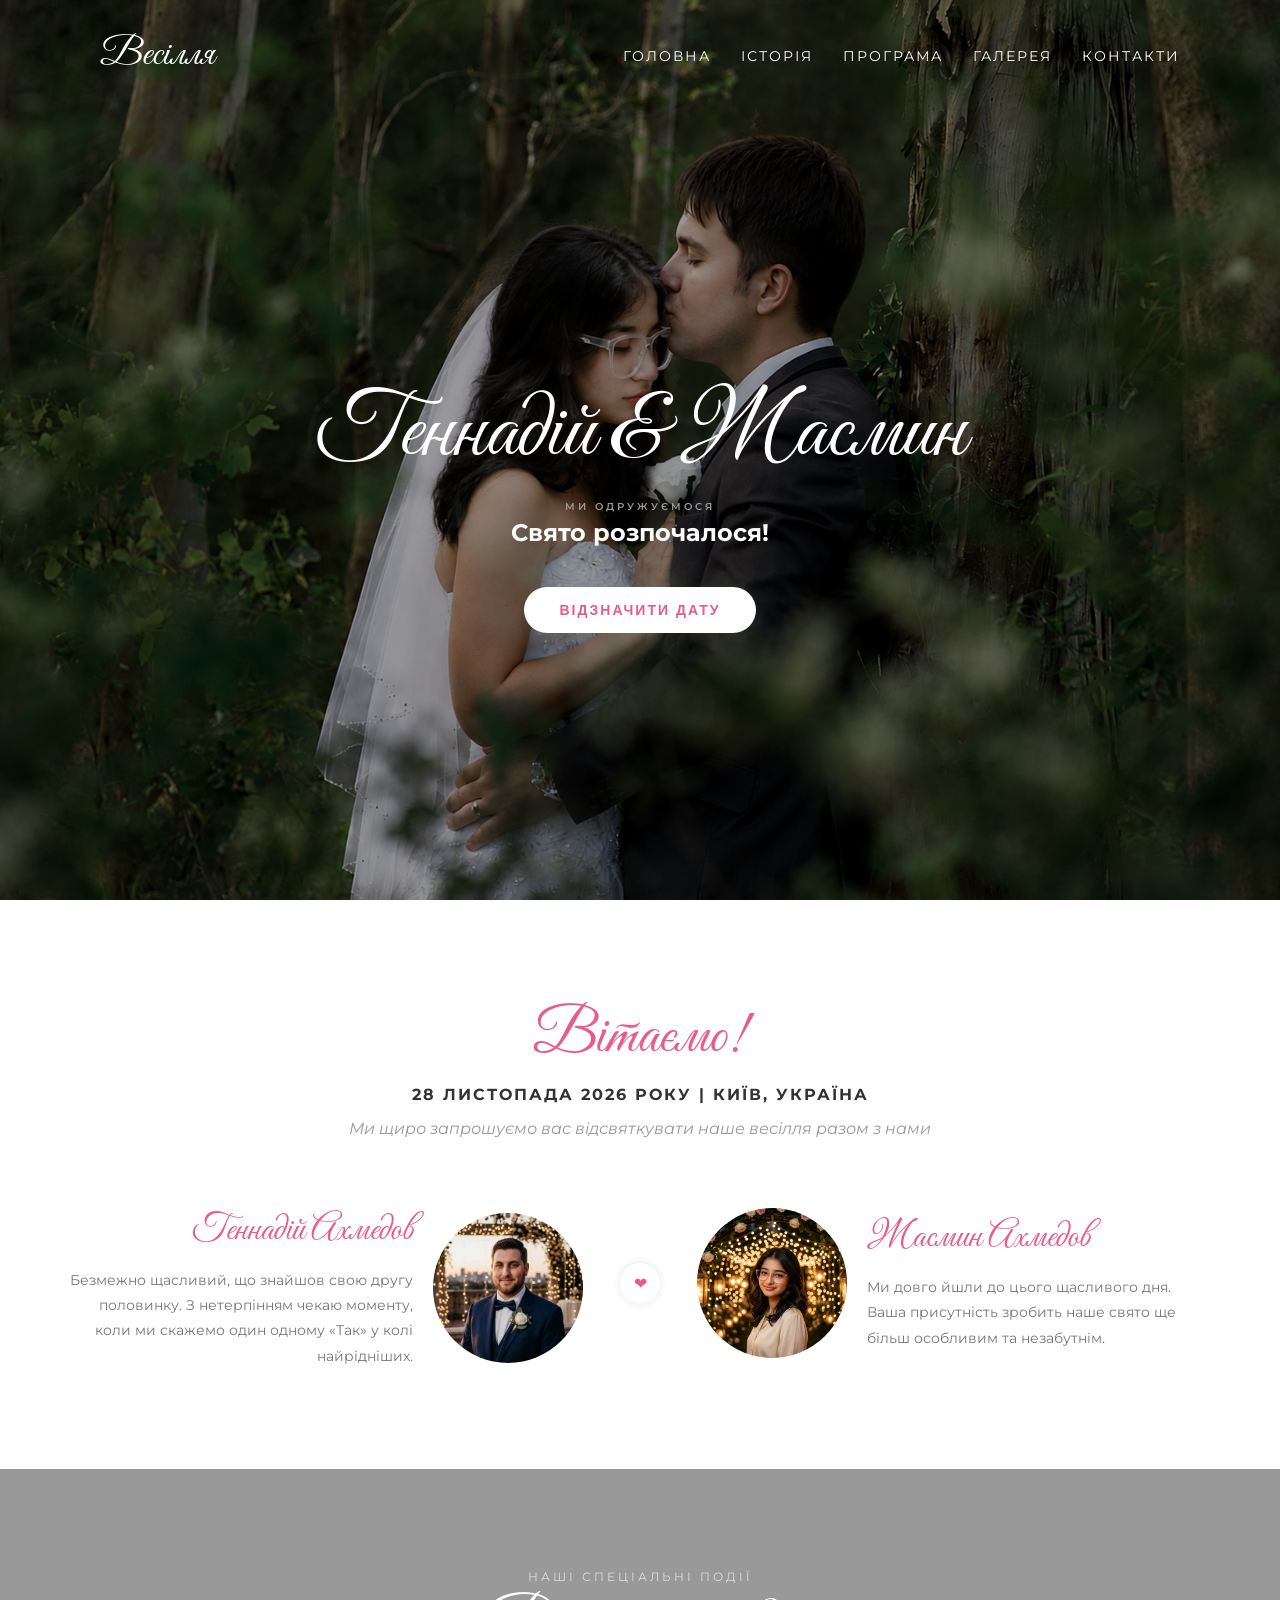
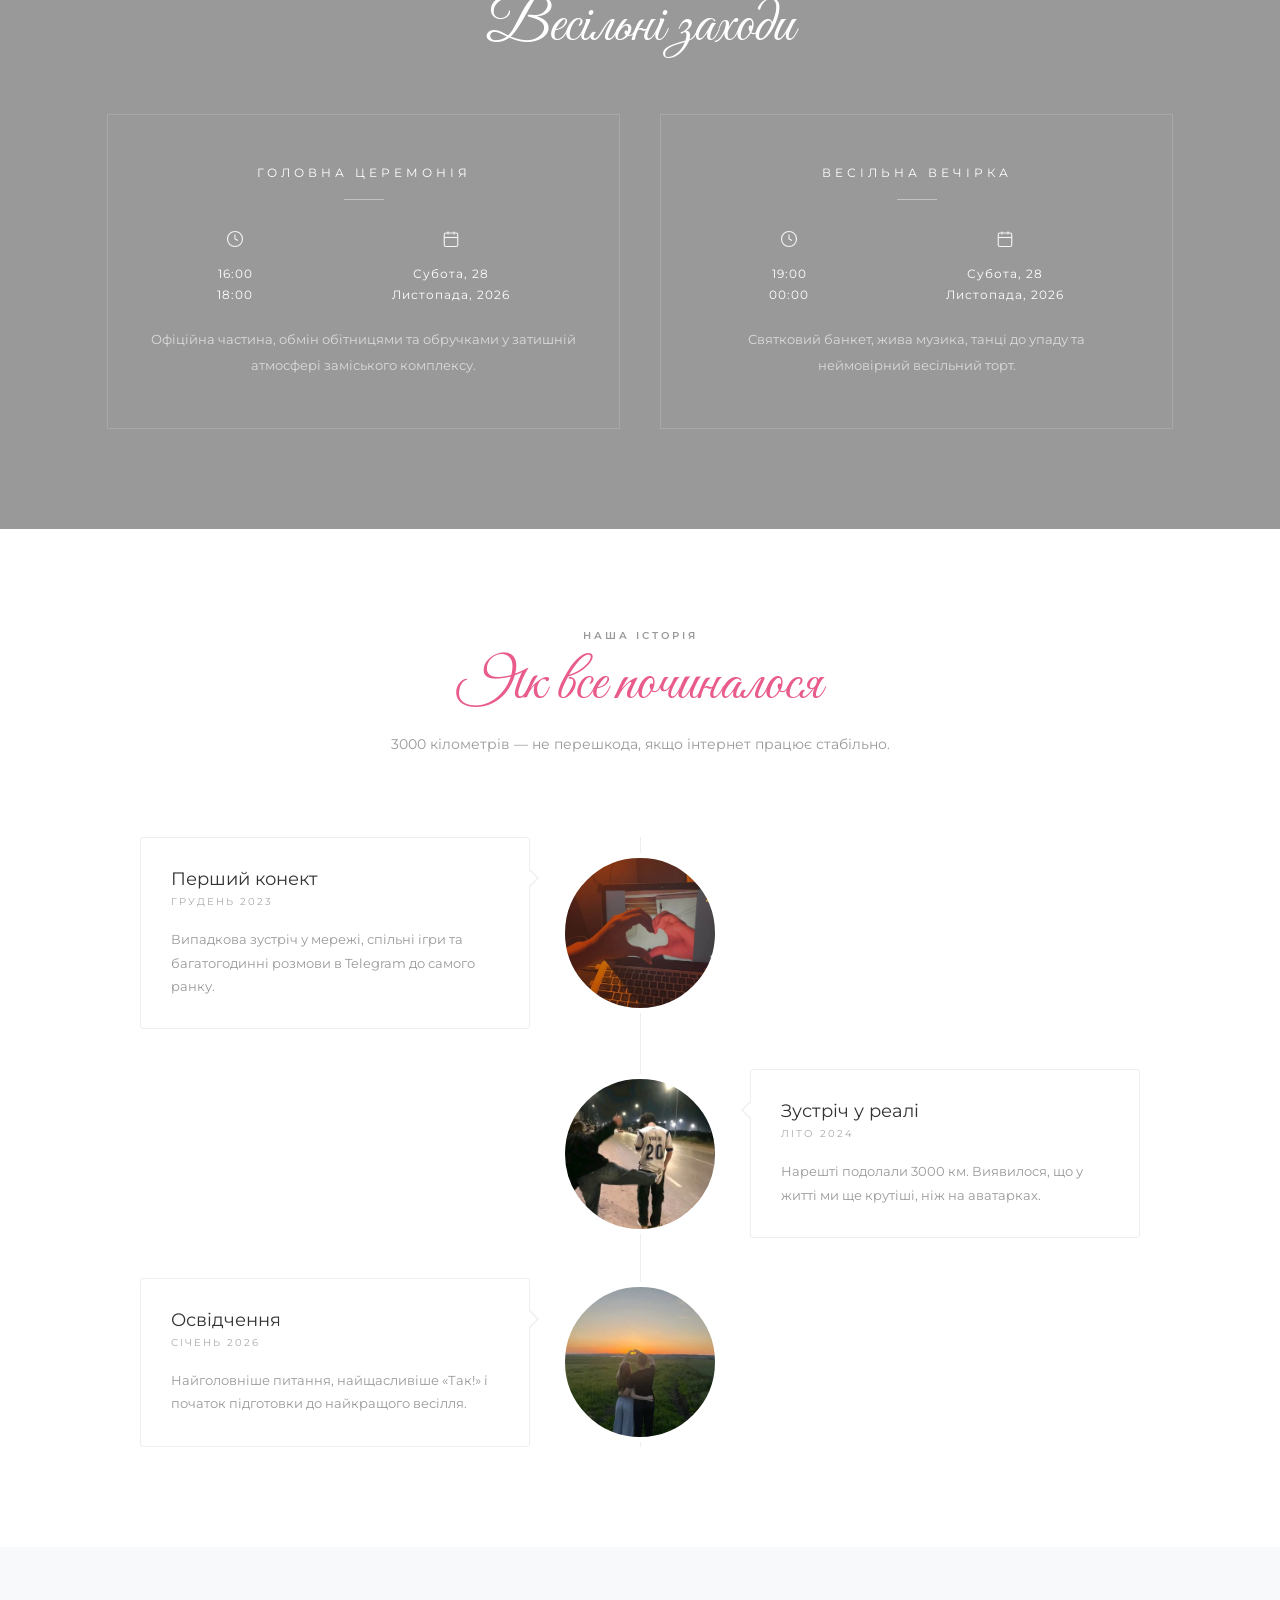
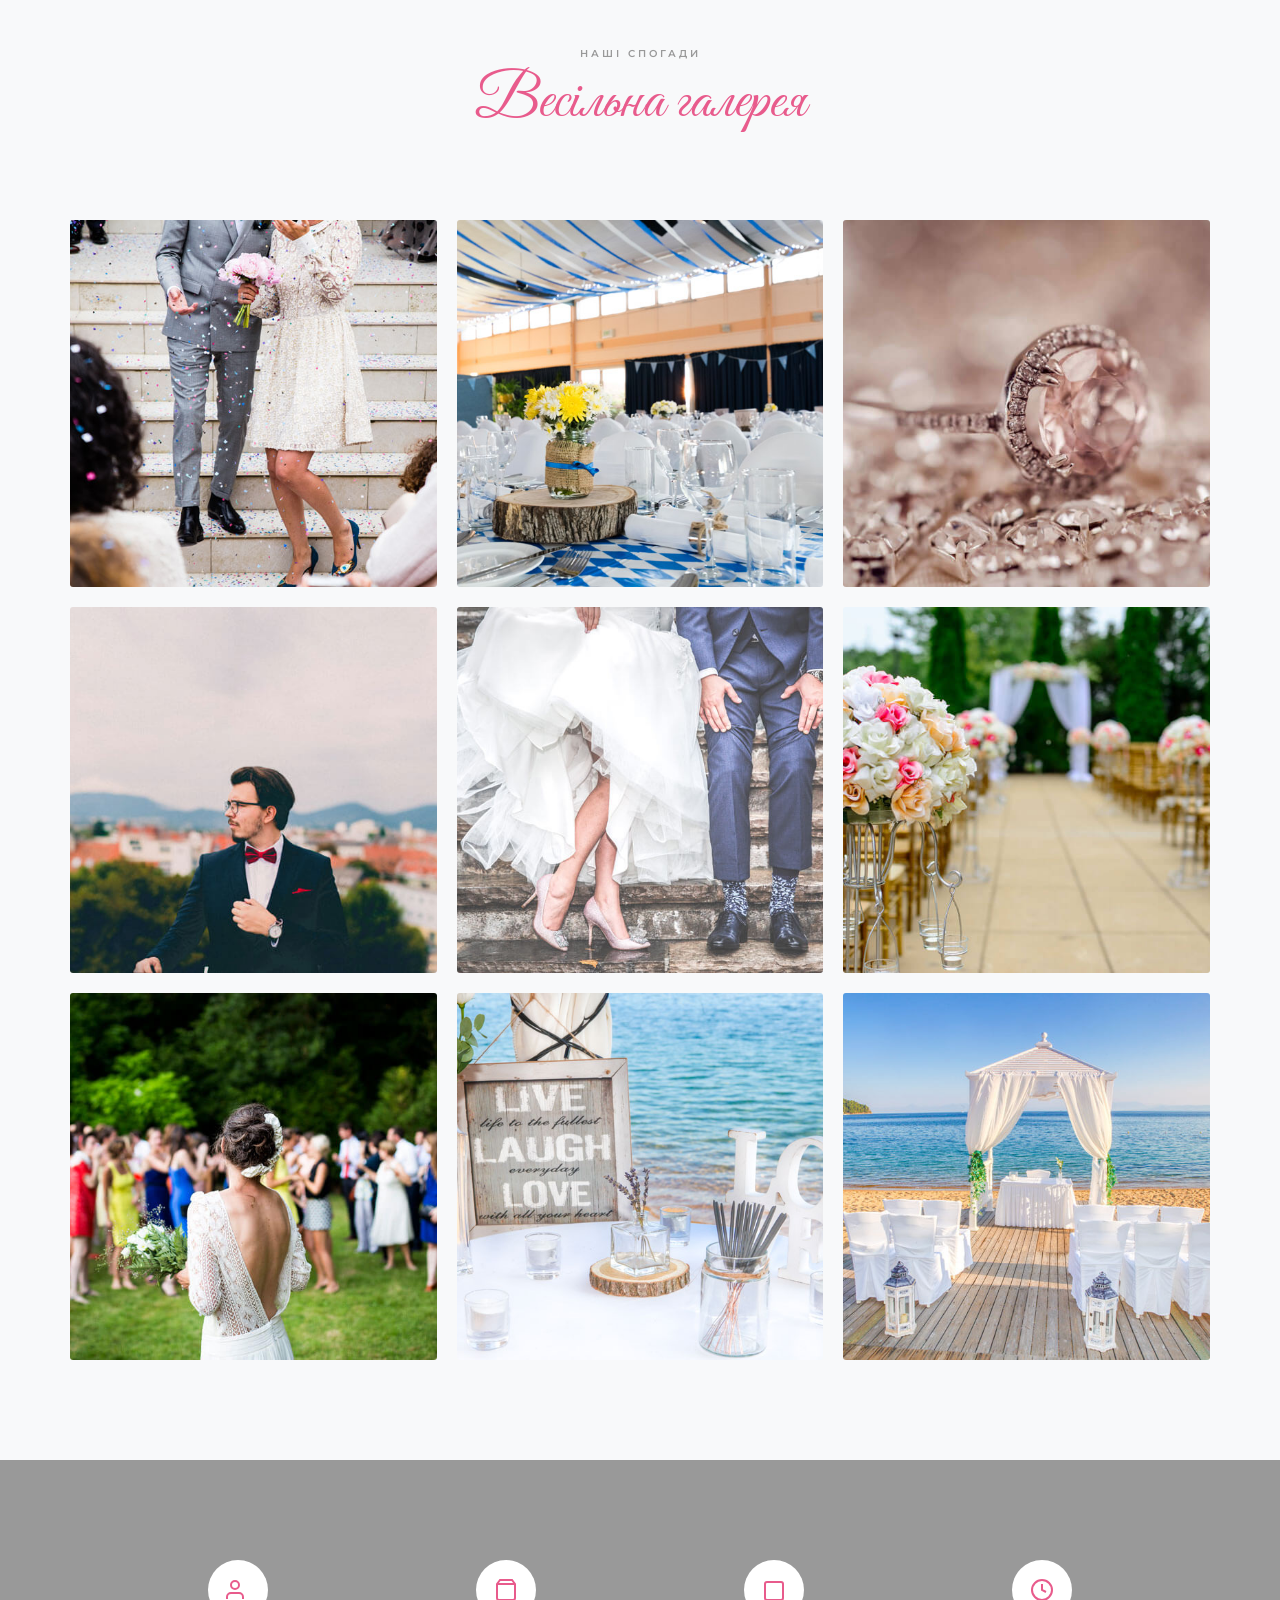
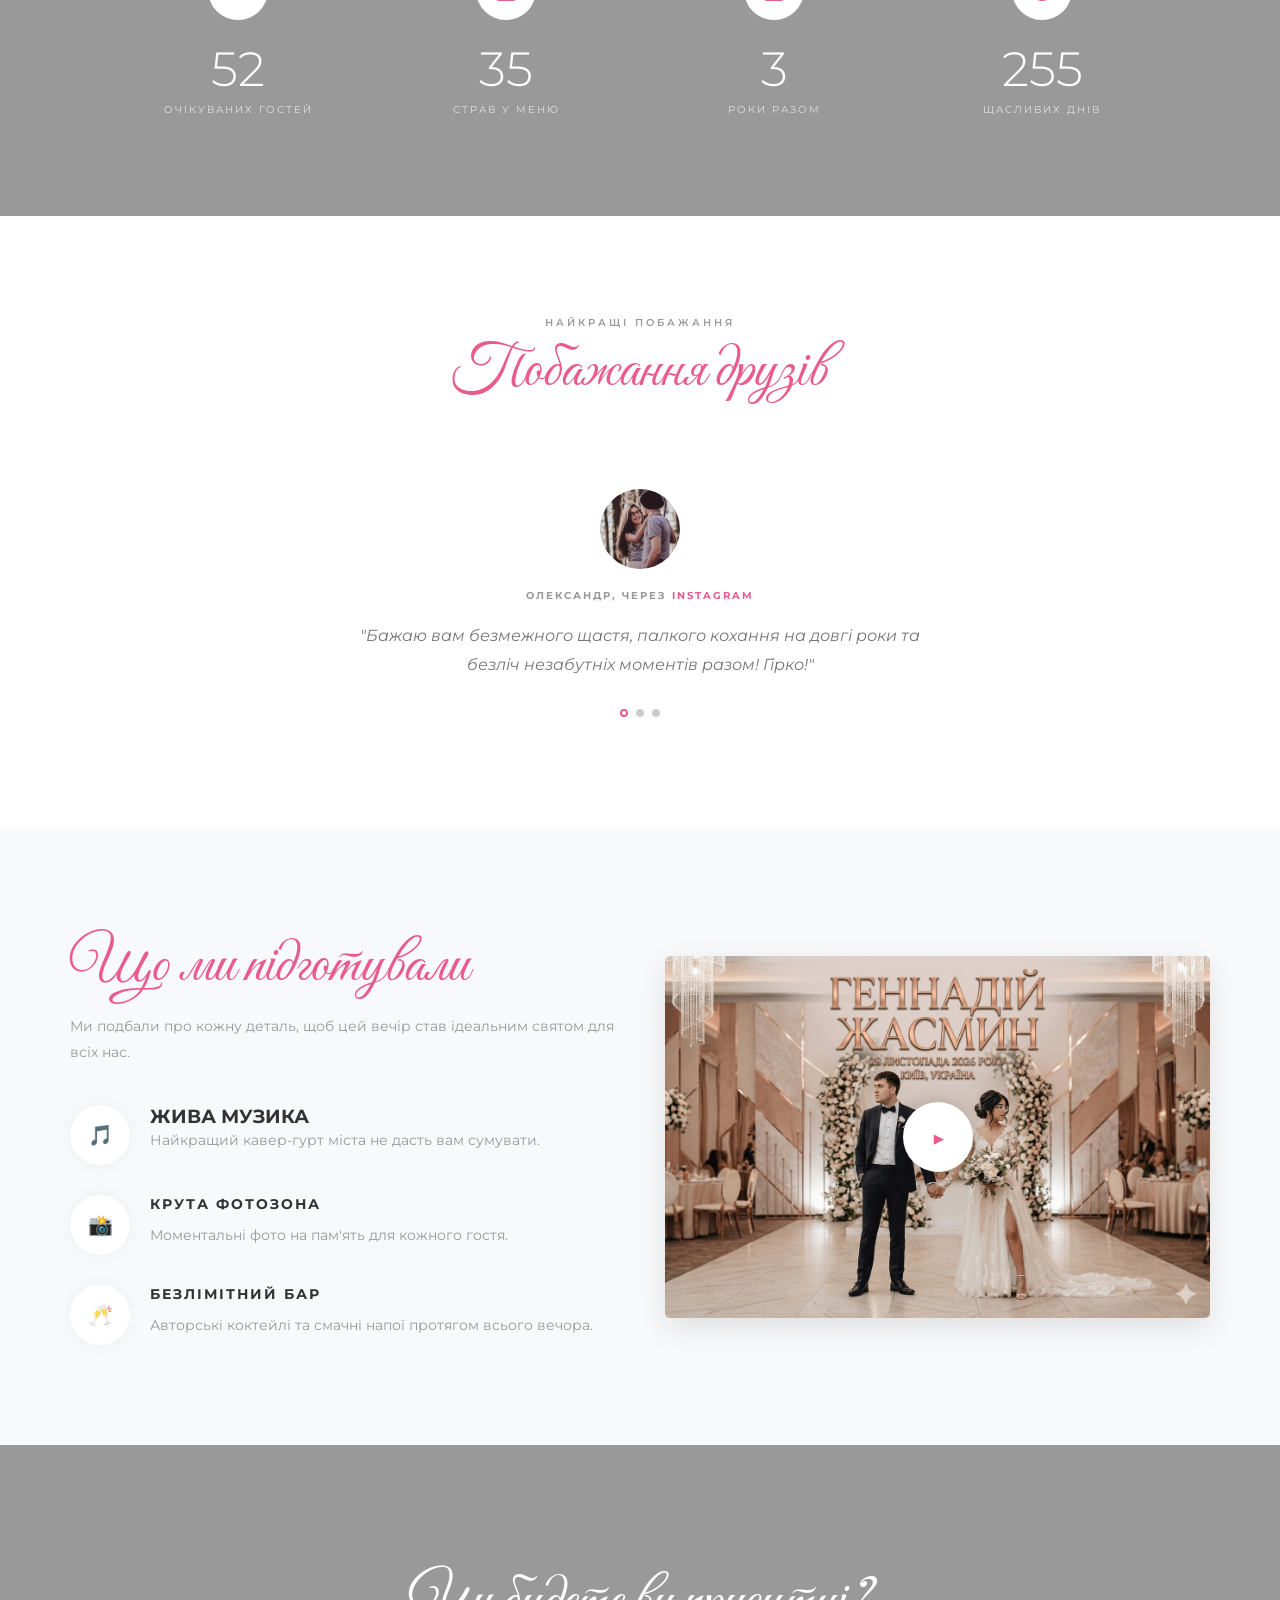
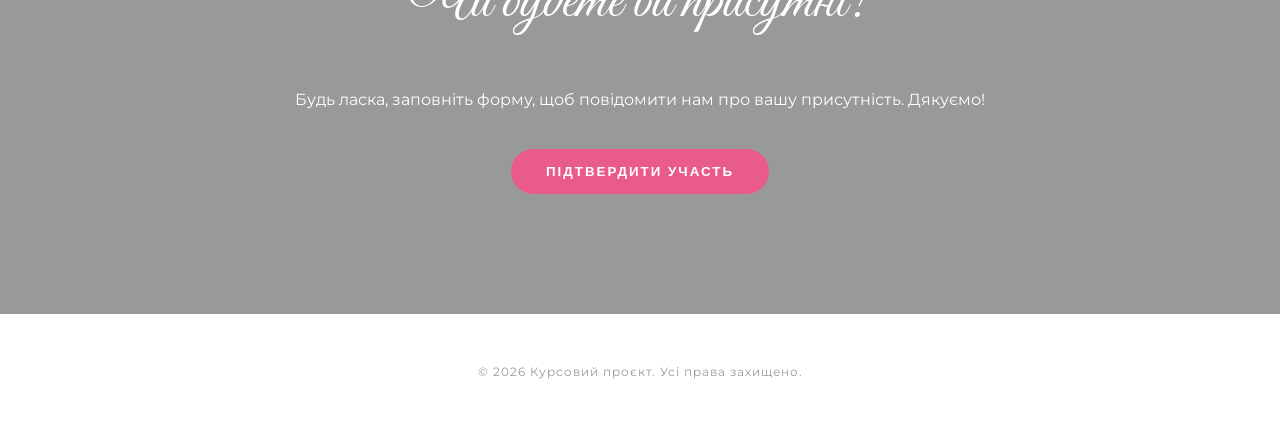
==== commit 9955be3e: "Update fmt.Println message from 'Hello' to 'Goodbye'" ====
--- a/index.html
+++ b/index.html
@@ -252,7 +252,7 @@
             </div>
             <div class="services-right">
                 <div class="video-thumbnail" id="openVideoModalBtn">
-                    <img src="images/video-bg.jpg" alt="Відео прев'ю">
+                    <img src="images/video-bg.png" alt="Відео прев'ю">
                     <div class="play-btn">▶</div>
                 </div>
             </div>
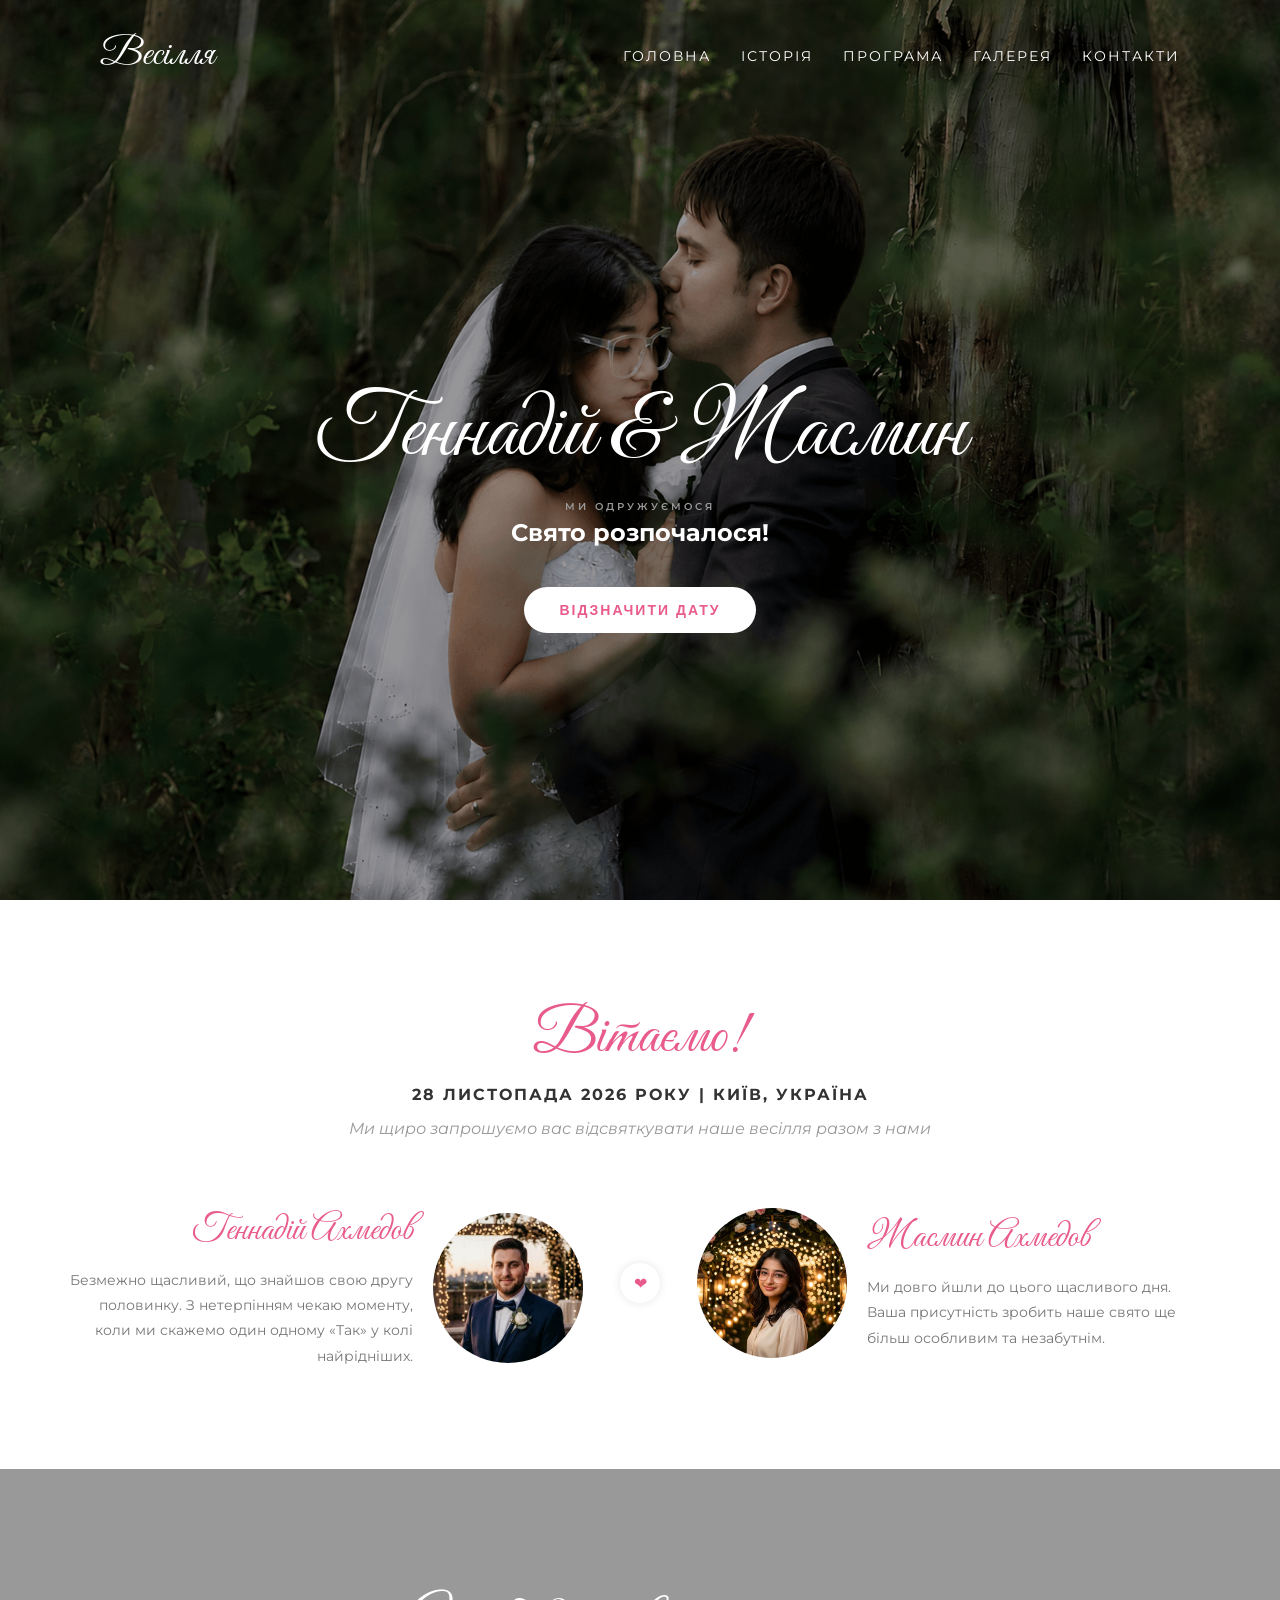
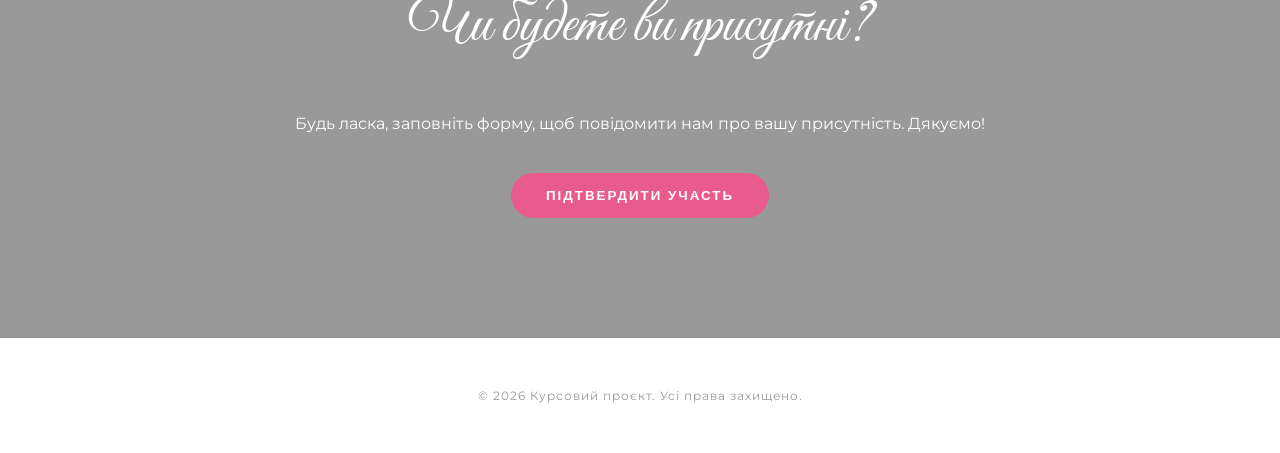
==== commit 0caa4b62: "split single page into multi-page website" ====
--- a/index.html
+++ b/index.html
@@ -6,7 +6,6 @@
     <meta name="viewport" content="width=device-width, initial-scale=1.0">
     <title>Весілля | Геннадій та Жасмин</title>
     <meta name="description" content="Ми одружуємося - Запрошення на весілля">
-    <link rel="stylesheet" href="https://cdn.jsdelivr.net/npm/swiper@11/swiper-bundle.min.css">
     <link rel="stylesheet" href="css/style.css">
 </head>
 <body>
@@ -16,9 +15,9 @@
             <nav class="nav" id="menuList">
                 <ul class="menu">
                     <li><a href="index.html">ГОЛОВНА</a></li>
-                    <li><a href="#story-section">ІСТОРІЯ</a></li>
-                    <li><a href="#services">ПРОГРАМА</a></li>
-                    <li><a href="#gallery">ГАЛЕРЕЯ</a></li>
+                    <li><a href="story.html">ІСТОРІЯ</a></li>
+                    <li><a href="program.html">ПРОГРАМА</a></li>
+                    <li><a href="gallery.html">ГАЛЕРЕЯ</a></li>
                     <li><a href="contacts.html">КОНТАКТИ</a></li>
                 </ul>
             </nav>
@@ -67,198 +66,6 @@
         </div>
     </section>
 
-    <section class="events-section" id="events">
-        <div class="container events-container">
-            <div class="events-header">
-                <p class="events-subtitle">НАШІ СПЕЦІАЛЬНІ ПОДІЇ</p>
-                <h2 class="script-title text-white">Весільні заходи</h2>
-            </div>
-            <div class="events-cards">
-                <div class="event-card">
-                    <h3 class="card-title">ГОЛОВНА ЦЕРЕМОНІЯ</h3>
-                    <div class="event-details">
-                        <div class="detail-item">
-                            <span class="icon">
-                                <svg width="24" height="24" viewBox="0 0 24 24" fill="none" stroke="#fff" stroke-width="1.5"><circle cx="12" cy="12" r="10"></circle><polyline points="12 6 12 12 16 14"></polyline></svg>
-                            </span>
-                            <p>16:00<br>18:00</p>
-                        </div>
-                        <div class="detail-item">
-                            <span class="icon">
-                                <svg width="24" height="24" viewBox="0 0 24 24" fill="none" stroke="#fff" stroke-width="1.5"><rect x="3" y="4" width="18" height="18" rx="2" ry="2"></rect><line x1="16" y1="2" x2="16" y2="6"></line><line x1="8" y1="2" x2="8" y2="6"></line><line x1="3" y1="10" x2="21" y2="10"></line></svg>
-                            </span>
-                            <p>Субота, 28<br>Листопада, 2026</p>
-                        </div>
-                    </div>
-                    <p class="event-desc">Офіційна частина, обмін обітницями та обручками у затишній атмосфері заміського комплексу.</p>
-                </div>
-                <div class="event-card">
-                    <h3 class="card-title">ВЕСІЛЬНА ВЕЧІРКА</h3>
-                    <div class="event-details">
-                        <div class="detail-item">
-                            <span class="icon">
-                                <svg width="24" height="24" viewBox="0 0 24 24" fill="none" stroke="#fff" stroke-width="1.5"><circle cx="12" cy="12" r="10"></circle><polyline points="12 6 12 12 16 14"></polyline></svg>
-                            </span>
-                            <p>19:00<br>00:00</p>
-                        </div>
-                        <div class="detail-item">
-                            <span class="icon">
-                                <svg width="24" height="24" viewBox="0 0 24 24" fill="none" stroke="#fff" stroke-width="1.5"><rect x="3" y="4" width="18" height="18" rx="2" ry="2"></rect><line x1="16" y1="2" x2="16" y2="6"></line><line x1="8" y1="2" x2="8" y2="6"></line><line x1="3" y1="10" x2="21" y2="10"></line></svg>
-                            </span>
-                            <p>Субота, 28<br>Листопада, 2026</p>
-                        </div>
-                    </div>
-                    <p class="event-desc">Святковий банкет, жива музика, танці до упаду та неймовірний весільний торт.</p>
-                </div>
-            </div>
-        </div>
-    </section>
-
- <section class="story-section" id="story-section">
-        <div class="container">
-            <div class="section-header">
-                <p class="subtitle">НАША ІСТОРІЯ</p>
-                <h2 class="script-title">Як все починалося</h2>
-                <p class="desc-text">3000 кілометрів — не перешкода, якщо інтернет працює стабільно.</p>
-            </div>
-            <div class="timeline">
-                <div class="timeline-item left">
-                    <div class="timeline-circle image" style="background-image: url('images/story0.jpg');"></div>
-                    <div class="timeline-content">
-                        <h3>Перший конект</h3><span class="date">ГРУДЕНЬ 2023</span>
-                        <p>Випадкова зустріч у мережі, спільні ігри та багатогодинні розмови в Telegram до самого ранку.</p>
-                    </div>
-                    
-                </div>
-                <div class="timeline-item right">
-                    <div class="timeline-circle image" style="background-image: url('images/story1.jpg');"></div>
-                    <div class="timeline-content">
-                        <h3>Зустріч у реалі</h3><span class="date">ЛІТО 2024</span>
-                        <p>Нарешті подолали 3000 км. Виявилося, що у житті ми ще крутіші, ніж на аватарках.</p>
-                    </div>
-                </div>
-                <div class="timeline-item left">
-                    <div class="timeline-content">
-                        <h3>Освідчення</h3><span class="date">СІЧЕНЬ 2026</span>
-                        <p>Найголовніше питання, найщасливіше «Так!» і початок підготовки до найкращого весілля.</p>
-                    </div>
-                    <div class="timeline-circle image" style="background-image: url('images/story2.webp');"></div>
-                </div>
-            </div>
-        </div>
-    </section>
-
-    <section class="gallery-section" id="gallery">
-        <div class="container">
-            <div class="section-header">
-                <p class="subtitle">НАШІ СПОГАДИ</p>
-                <h2 class="script-title">Весільна галерея</h2>
-            </div>
-            <div class="gallery-grid">
-                <div class="gallery-item"><img src="images/gallery1.jpg" alt="1"><div class="gallery-overlay"><span class="photo-count">14 ФОТО</span><h3>Щасливі ми</h3></div></div>
-                <div class="gallery-item"><img src="images/gallery2.jpg" alt="2"><div class="gallery-overlay"><span class="photo-count">30 ФОТО</span><h4>Романтична подорож</h4></div></div>
-                <div class="gallery-item"><img src="images/gallery3.jpg" alt="3"><div class="gallery-overlay"><span class="photo-count">90 ФОТО</span><h4>Захід сонця</h4></div></div>
-                <div class="gallery-item"><img src="images/gallery4.jpg" alt="4"><div class="gallery-overlay"><span class="photo-count">12 ФОТО</span><h4>Спільні свята</h4></div></div>
-                <div class="gallery-item"><img src="images/gallery5.jpg" alt="5"><div class="gallery-overlay"><span class="photo-count">50 ФОТО</span><h4>Затишні вечори</h4></div></div>
-                <div class="gallery-item"><img src="images/gallery6.jpg" alt="6"><div class="gallery-overlay"><span class="photo-count">45 ФОТО</span><h4>Прогулянки містом</h4></div></div>
-                <div class="gallery-item"><img src="images/gallery7.jpg" alt="7"><div class="gallery-overlay"><span class="photo-count">55 ФОТО</span><h4>Освідчення</h4></div></div>
-                <div class="gallery-item"><img src="images/gallery8.jpg" alt="8"><div class="gallery-overlay"><span class="photo-count">90 ФОТО</span><h4>Підготовка до весілля</h4></div></div>
-                <div class="gallery-item"><img src="images/gallery9.jpg" alt="9"><div class="gallery-overlay"><span class="photo-count">55 ФОТО</span><h4>Кохання у кожному кадрі</h4></div></div>
-            </div>
-        </div>
-    </section>
-
-    <div class="stats-section">
-        <div class="container stats-container">
-            <div class="stat-item">
-                <div class="stat-icon"><svg width="24" height="24" viewBox="0 0 24 24" fill="none" stroke="#e85b8c" stroke-width="2"><path d="M17 21v-2a4 4 0 0 0-4-4H5a4 4 0 0 0-4 4v2"></path><circle cx="9" cy="7" r="4"></circle></svg></div>
-                <div class="stat-number" data-target="90">0</div>
-                <p class="stat-label">ОЧІКУВАНИХ ГОСТЕЙ</p>
-            </div>
-            <div class="stat-item">
-                <div class="stat-icon"><svg width="24" height="24" viewBox="0 0 24 24" fill="none" stroke="#e85b8c" stroke-width="2"><path d="M6 2L3 6v14a2 2 0 0 0 2 2h14a2 2 0 0 0 2-2V6l-3-4z"></path><line x1="3" y1="6" x2="21" y2="6"></line></svg></div>
-                <div class="stat-number" data-target="35">0</div>
-                <p class="stat-label">СТРАВ У МЕНЮ</p>
-            </div>
-            <div class="stat-item">
-                <div class="stat-icon"><svg width="24" height="24" viewBox="0 0 24 24" fill="none" stroke="#e85b8c" stroke-width="2"><rect x="3" y="4" width="18" height="18" rx="2" ry="2"></rect></svg></div>
-                <div class="stat-number" data-target="3">0</div>
-                <p class="stat-label">РОКИ РАЗОМ</p>
-            </div>
-            <div class="stat-item">
-                <div class="stat-icon"><svg width="24" height="24" viewBox="0 0 24 24" fill="none" stroke="#e85b8c" stroke-width="2"><circle cx="12" cy="12" r="10"></circle><polyline points="12 6 12 12 16 14"></polyline></svg></div>
-                <div class="stat-number" data-target="891">0</div>
-                <p class="stat-label">ЩАСЛИВИХ ДНІВ</p>
-            </div>
-        </div>
-    </div>
-
-    <section class="wishes-section">
-        <div class="container">
-            <div class="section-header">
-                <p class="subtitle">НАЙКРАЩІ ПОБАЖАННЯ</p>
-                <h2 class="script-title">Побажання друзів</h2>
-            </div>
-            <div class="swiper wishes-swiper">
-                <div class="swiper-wrapper">
-                    <div class="swiper-slide">
-                        <div class="wish-card">
-                            <img src="images/guest1.jpg" alt="Гість" class="wish-photo">
-                            <h3 class="wish-name">ОЛЕКСАНДР, ЧЕРЕЗ <span class="pink-text">INSTAGRAM</span></h3>
-                            <p class="wish-text">"Бажаю вам безмежного щастя, палкого кохання на довгі роки та безліч незабутніх моментів разом! Гірко!"</p>
-                        </div>
-                    </div>
-                    <div class="swiper-slide">
-                        <div class="wish-card">
-                            <img src="images/guest2.jpg" alt="Гість" class="wish-photo">
-                            <h4 class="wish-name">ВІКТОРІЯ, ЧЕРЕЗ <span class="pink-text">TELEGRAM</span></h4>
-                            <p class="wish-text">"Ви неймовірна пара! Нехай ваше сімейне життя буде таким же яскравим та красивим, як і ви самі."</p>
-                        </div>
-                    </div>
-                    <div class="swiper-slide">
-                        <div class="wish-card">
-                            <img src="images/guest3.jpg" alt="Гість" class="wish-photo">
-                            <h4 class="wish-name">ДЕНИС, ЧЕРЕЗ <span class="pink-text">TELEGRAM</span></h4>
-                            <p class="wish-text">"Братан, нарешті ти це зробив! Бажаю вам стабільного пінгу по життю, ніяких лагів у стосунках і безмежного щастя. Гірко!"</p>
-                        </div>
-                    </div>
-                </div>
-                <div class="swiper-pagination"></div>
-            </div>
-        </div>
-    </section>
-
-    <section class="services-section" id="services">
-        <div class="container services-container">
-            <div class="services-left">
-                <div class="section-header align-left">
-                    <h2 class="script-title pink-text">Що ми підготували</h2>
-                    <p class="desc-text">Ми подбали про кожну деталь, щоб цей вечір став ідеальним святом для всіх нас.</p>
-                </div>
-                <ul class="services-list">
-                    <li>
-                        <div class="service-icon"><span class="icon">🎵</span></div>
-                        <div class="service-text"><h3>ЖИВА МУЗИКА</h3><p>Найкращий кавер-гурт міста не дасть вам сумувати.</p></div>
-                    </li>
-                    <li>
-                        <div class="service-icon"><span class="icon">📸</span></div>
-                        <div class="service-text"><h4>КРУТА ФОТОЗОНА</h4><p>Моментальні фото на пам'ять для кожного гостя.</p></div>
-                    </li>
-                    <li>
-                        <div class="service-icon"><span class="icon">🥂</span></div>
-                        <div class="service-text"><h4>БЕЗЛІМІТНИЙ БАР</h4><p>Авторські коктейлі та смачні напої протягом всього вечора.</p></div>
-                    </li>
-                </ul>
-            </div>
-            <div class="services-right">
-                <div class="video-thumbnail" id="openVideoModalBtn">
-                    <img src="images/video-bg.png" alt="Відео прев'ю">
-                    <div class="play-btn">▶</div>
-                </div>
-            </div>
-        </div>
-    </section>
-
     <section class="attend-section">
         <div class="container">
             <h2 class="script-title text-white">Чи будете ви присутні?</h2>
@@ -290,14 +97,6 @@
         </div>
     </div>
 
-    <div class="modal-overlay" id="videoModal">
-        <div class="modal-content video-content">
-            <span class="close-btn" id="closeVideoBtn">&times;</span>
-            <iframe style="width: 100%; border: none;" height="450" src="https://www.youtube.com/embed/-ARVwU58l7A?si=rPFD8lPK7aKffsCc" title="YouTube video player" allow="accelerometer; autoplay; clipboard-write; encrypted-media; gyroscope; picture-in-picture; web-share" referrerpolicy="strict-origin-when-cross-origin" allowfullscreen></iframe>
-        </div>
-    </div>
-
-    <script src="https://cdn.jsdelivr.net/npm/swiper@11/swiper-bundle.min.js"></script>
     <script src="js/main.js"></script>
 </body>
-</html>
+</html>
--- a/css/style.css
+++ b/css/style.css
@@ -15,7 +15,7 @@
 .hero-section {
     position: relative;
     height: 100vh; 
-    background-image: url('../images/hero-bg.jpg'); 
+    background-image: url('../images/hero-bg.png'); 
     background-size: cover;
     background-position: center;
     color: #fff;
@@ -855,4 +855,60 @@
 @media (min-width: 992px) {
     .services-container { flex-direction: row; align-items: center; }
     .services-left, .services-right { width: 50%; }
-}+}
+
+/* --- Стилі для сторінки 404 --- */
+.error-page {
+    height: 100vh;
+    display: flex;
+    flex-direction: column;
+    justify-content: center;
+    align-items: center;
+    text-align: center;
+    background-color: #f8f9fa;
+    padding: 20px;
+}
+.error-page h1 {
+    font-size: 8rem;
+    color: #e85b8c;
+    margin-bottom: 0;
+    font-family: 'Arial', sans-serif;
+}
+.error-page p {
+    font-size: 1.5rem;
+    color: #333;
+    margin-bottom: 30px;
+}
+
+/* --- Стилі для сторінки контактів --- */
+.contacts-wrapper {
+    padding: 150px 20px 100px;
+    min-height: 70vh;
+    text-align: center;
+}
+.contact-info {
+    font-size: 1.2rem;
+    margin-bottom: 40px;
+    color: #555;
+}
+.contact-form {
+    max-width: 500px;
+    margin: 0 auto;
+    display: flex;
+    flex-direction: column;
+    gap: 15px;
+}
+.contact-form input, .contact-form textarea {
+    width: 100%;
+    padding: 12px;
+    border: 1px solid #ddd;
+    border-radius: 5px;
+    font-family: inherit;
+}
+/* Темний хедер для інших сторінок */
+.header-solid {
+    background-color: rgba(0, 0, 0, 0.9);
+    position: fixed;
+    width: 100%;
+    z-index: 100;
+}
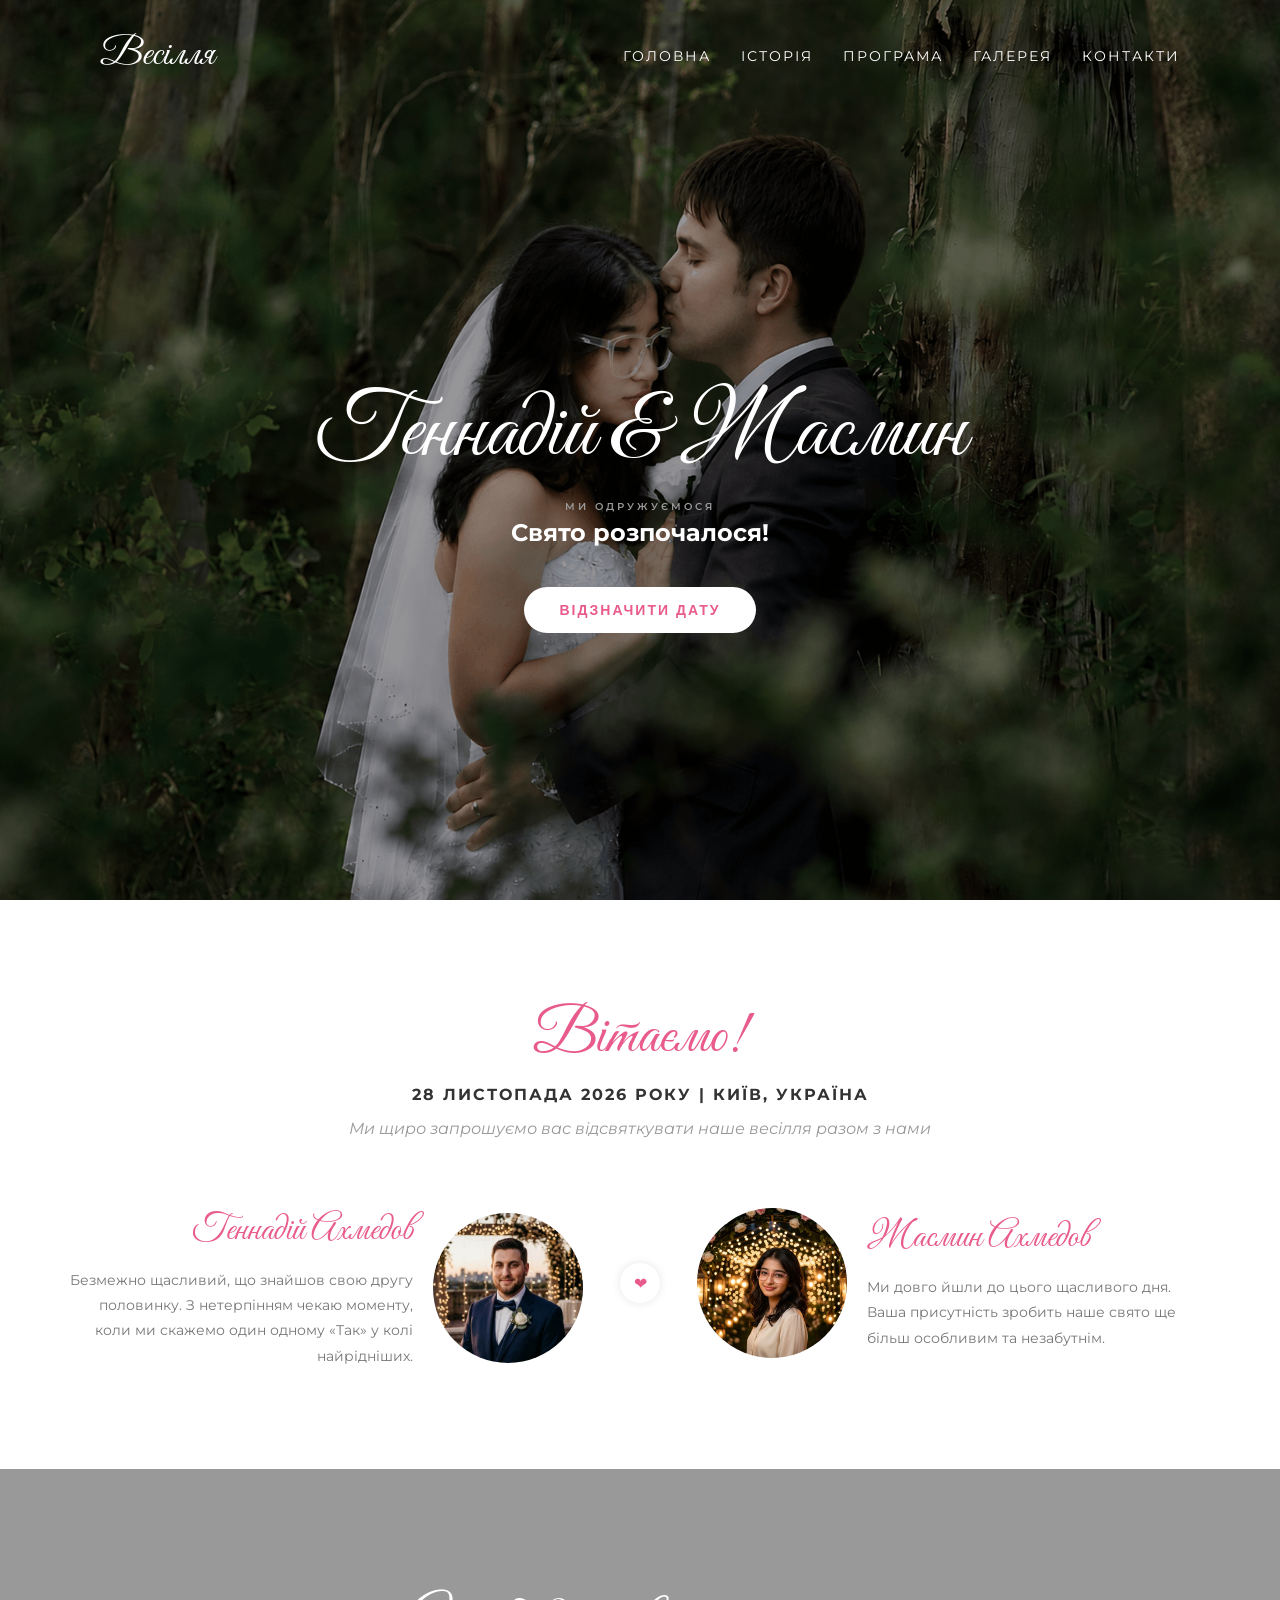
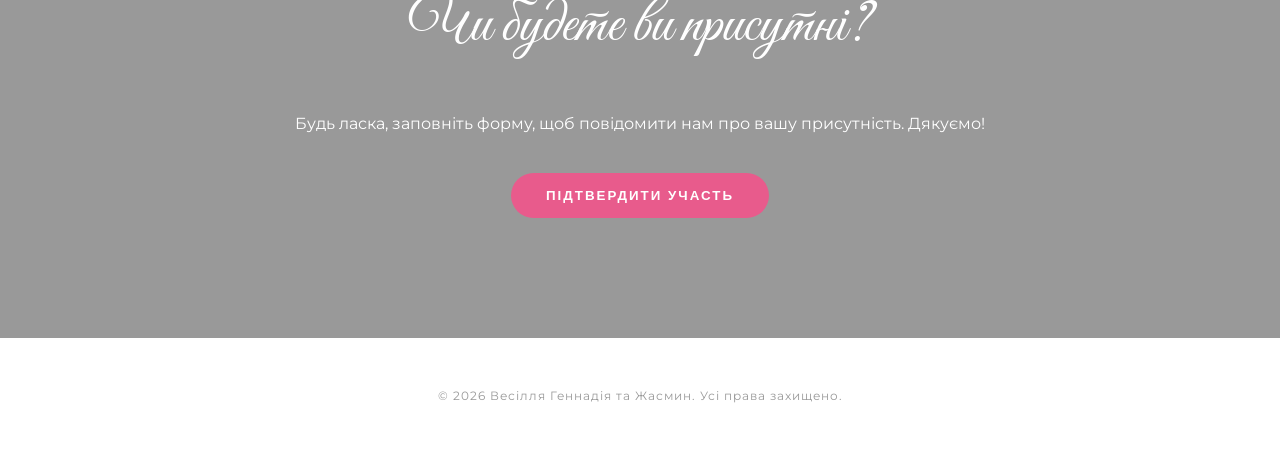
==== commit f73d5129: "Fix HTML encoding issues in index.html" ====
--- a/index.html
+++ b/index.html
@@ -7,6 +7,7 @@
     <title>Весілля | Геннадій та Жасмин</title>
     <meta name="description" content="Ми одружуємося - Запрошення на весілля">
     <link rel="stylesheet" href="css/style.css">
+    <link rel="icon" type="image/png" href="images/favicon.png">
 </head>
 <body>
     <section class="hero-section">
@@ -76,7 +77,7 @@
 
     <footer class="footer">
         <div class="container">
-            <p>© 2026 Курсовий проєкт. Усі права захищено.</p>
+            <p>© 2026 Весілля Геннадія та Жасмин. Усі права захищено.</p>
         </div>
     </footer>
 
@@ -99,4 +100,4 @@
 
     <script src="js/main.js"></script>
 </body>
-</html>+</html>
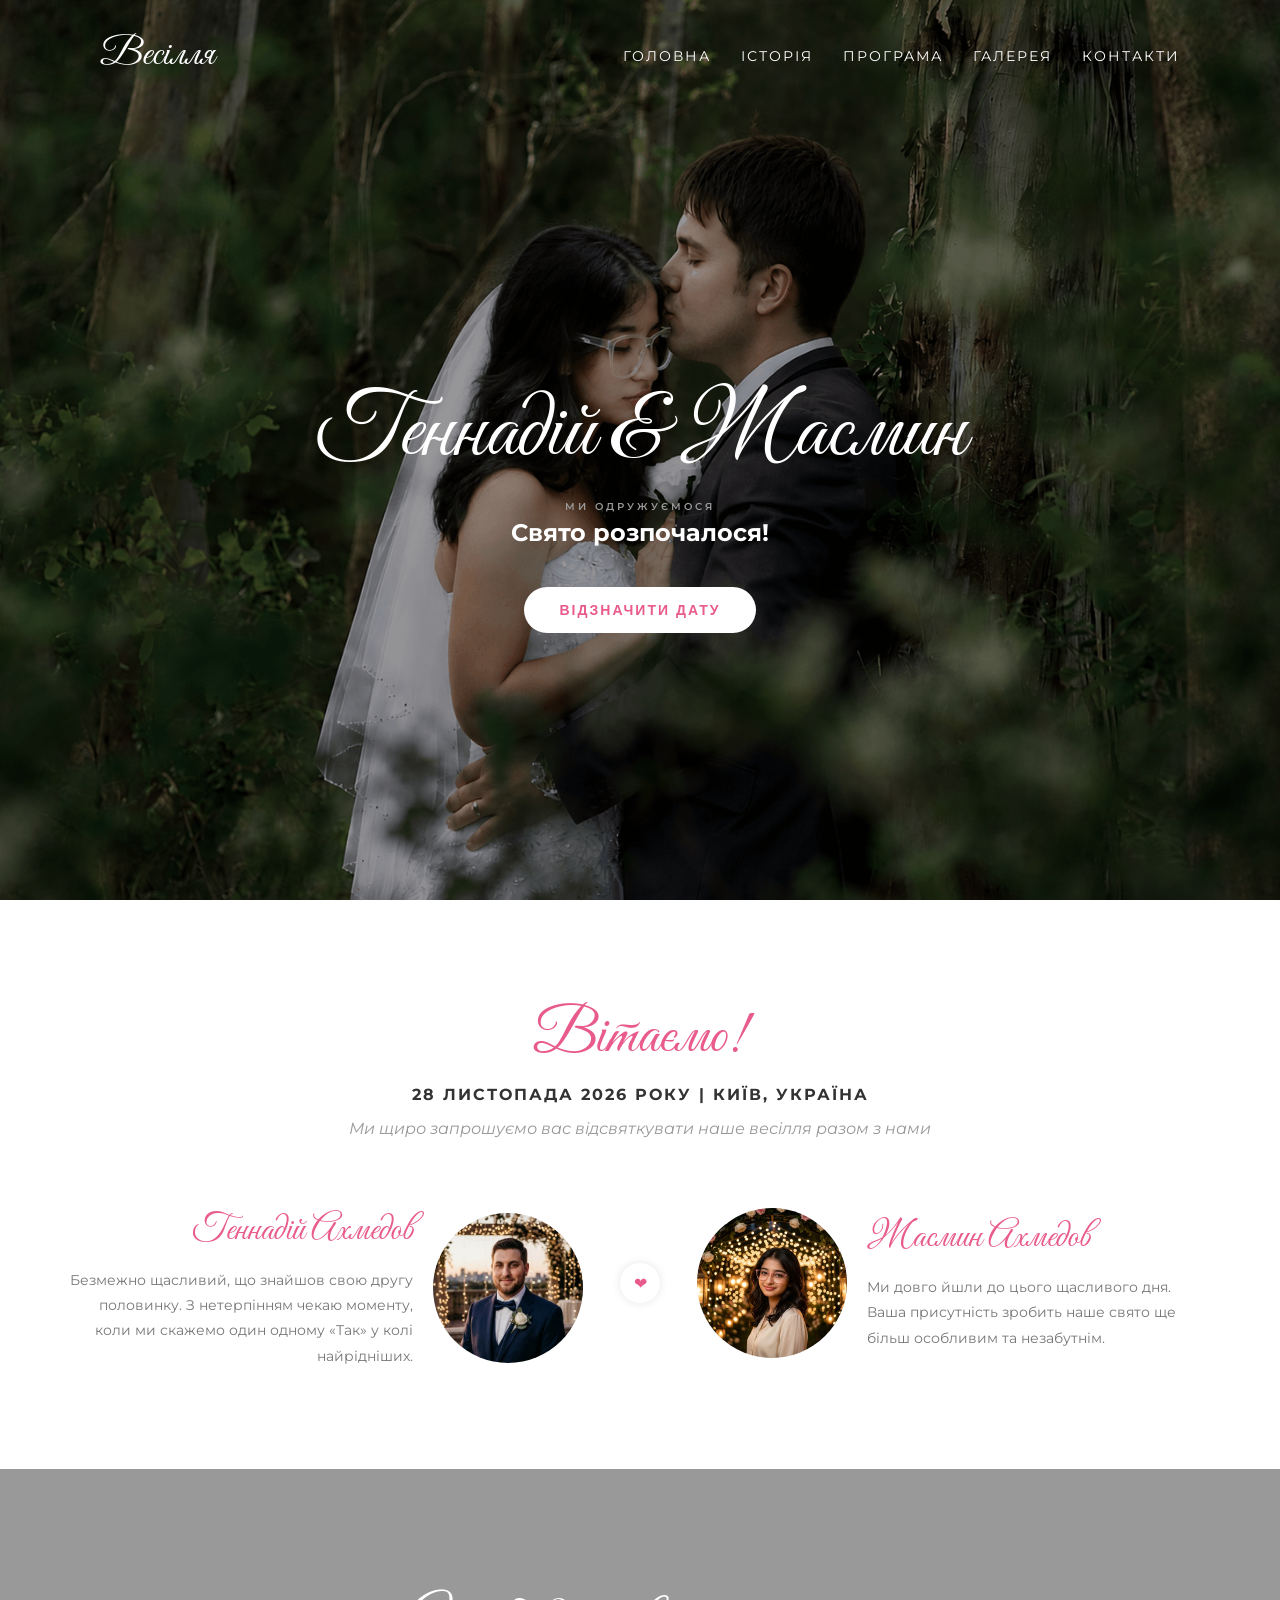
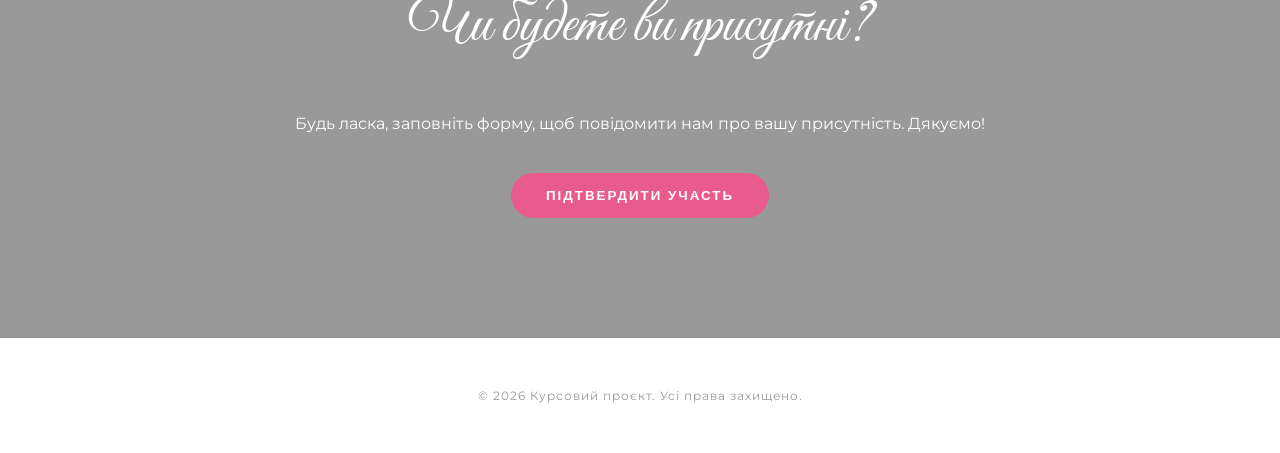
==== commit 01362f2f: "final content fixes and code cleanup" ====
--- a/index.html
+++ b/index.html
@@ -57,7 +57,7 @@
                 </div>
                 <div class="heart"><span>❤</span></div>
                 <div class="person bride">
-                    <img src="images/bride.jpg" alt="Софія" class="person-photo">
+                    <img src="images/bride.jpg" alt="Жасмин" class="person-photo">
                     <div class="person-text">
                         <h3 class="person-name">Жасмин Ахмедов</h3>
                         <p>Ми довго йшли до цього щасливого дня. Ваша присутність зробить наше свято ще більш особливим та незабутнім.</p>
@@ -77,7 +77,7 @@
 
     <footer class="footer">
         <div class="container">
-            <p>© 2026 Весілля Геннадія та Жасмин. Усі права захищено.</p>
+            <p>© 2026 Курсовий проєкт. Усі права захищено.</p>
         </div>
     </footer>
 
@@ -100,4 +100,4 @@
 
     <script src="js/main.js"></script>
 </body>
-</html>
+</html>
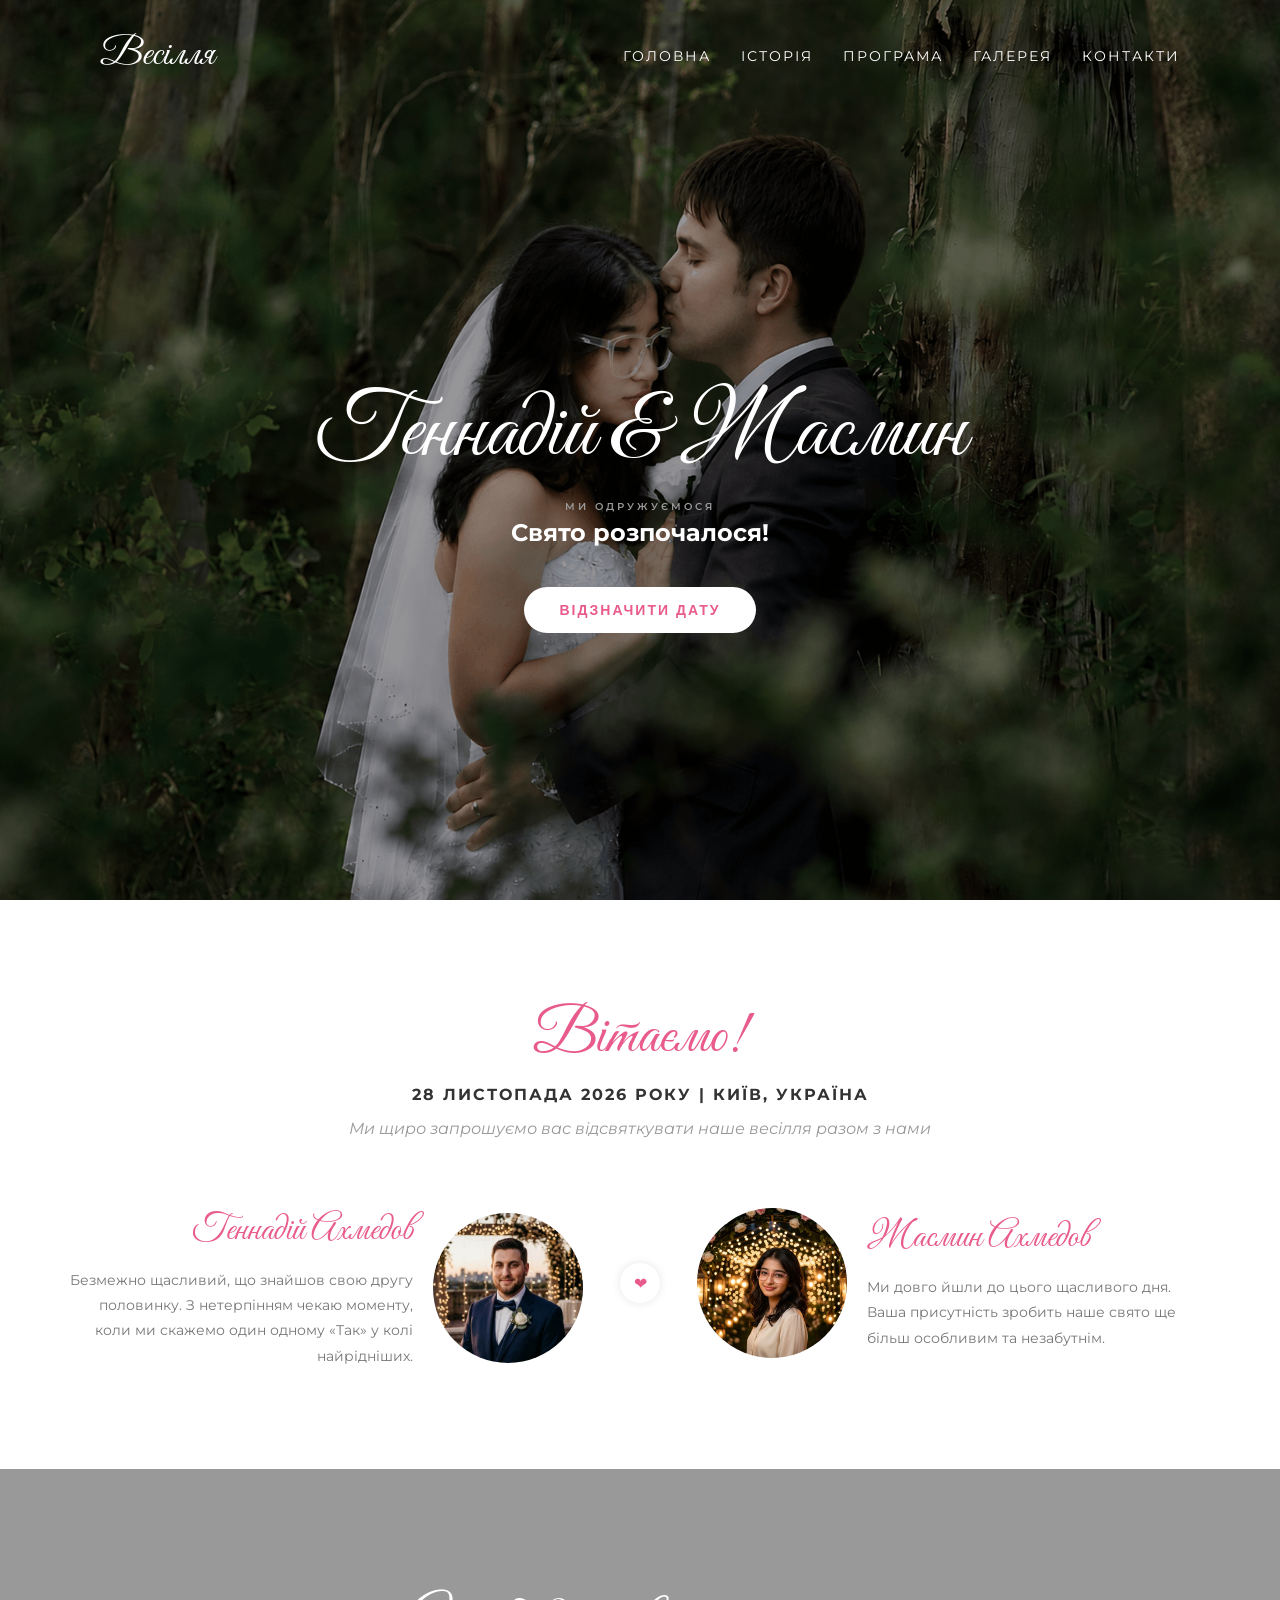
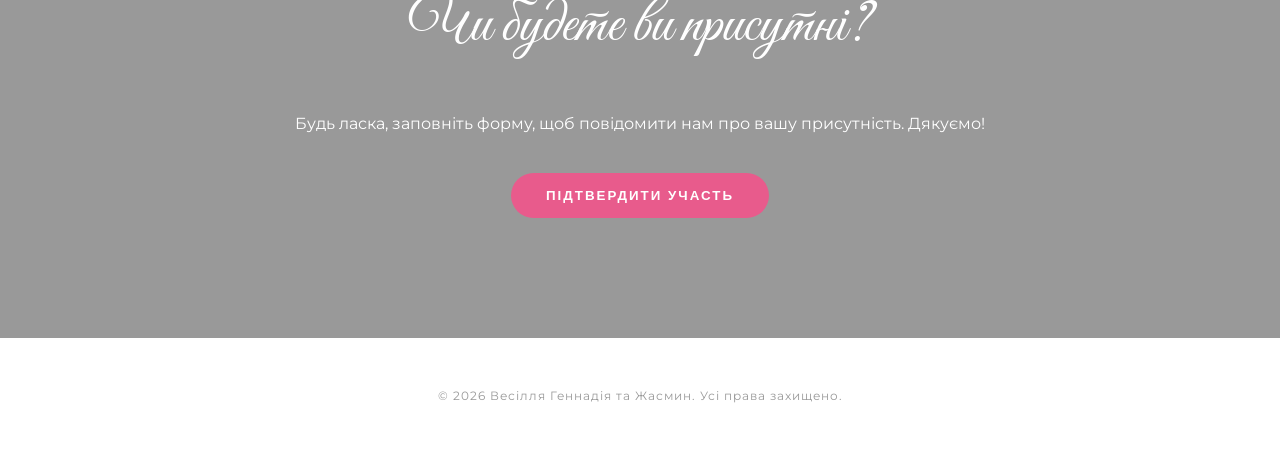
==== commit 10c6edb5: "Fix HTML encoding issues in index.html" ====
--- a/index.html
+++ b/index.html
@@ -77,7 +77,7 @@
 
     <footer class="footer">
         <div class="container">
-            <p>© 2026 Курсовий проєкт. Усі права захищено.</p>
+            <p>© 2026 Весілля Геннадія та Жасмин. Усі права захищено.</p>
         </div>
     </footer>
 
@@ -100,4 +100,4 @@
 
     <script src="js/main.js"></script>
 </body>
-</html>+</html>
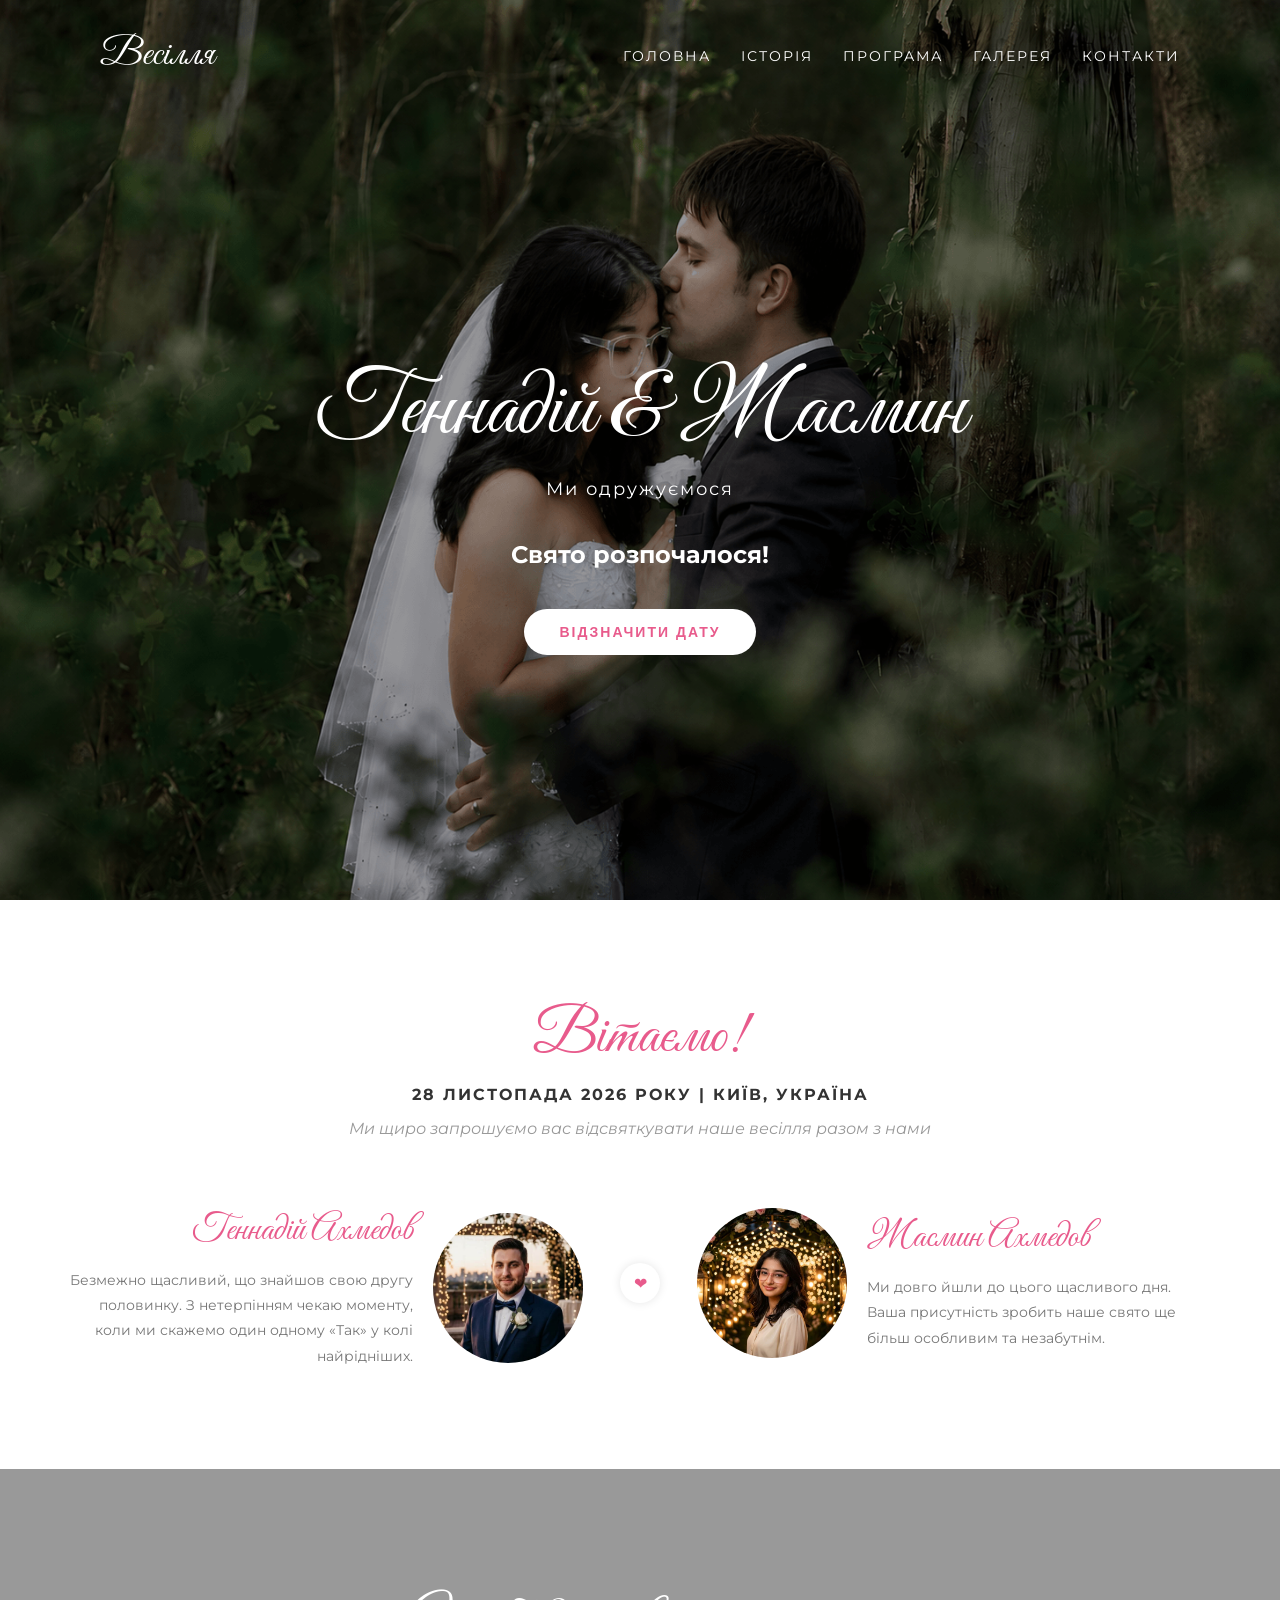
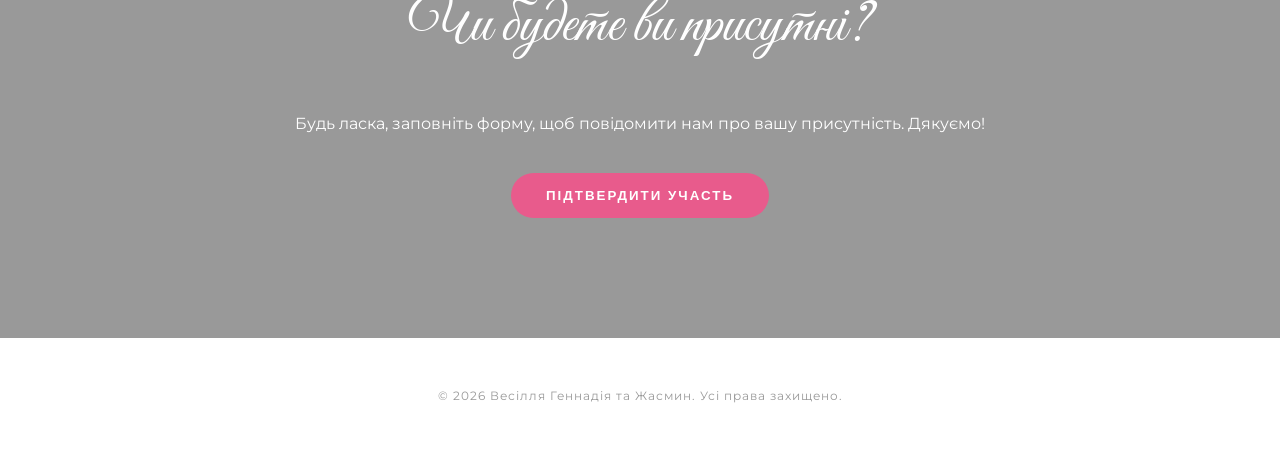
==== commit c1da9327: "fix: add name attributes to form fields to clear devtools warnings" ====
--- a/index.html
+++ b/index.html
@@ -86,9 +86,9 @@
             <span class="close-btn" id="closeFormBtn">&times;</span>
             <h3>Підтвердження присутності</h3>
             <form id="rsvpForm">
-                <input type="text" placeholder="Ваше ім'я та прізвище" required style="width:100%; padding:10px; margin-bottom:10px; border:1px solid #ddd; border-radius:5px;">
-                <input type="email" placeholder="Ваш Email" required style="width:100%; padding:10px; margin-bottom:10px; border:1px solid #ddd; border-radius:5px;">
-                <select required style="width:100%; padding:10px; margin-bottom:10px; border:1px solid #ddd; border-radius:5px;">
+                <input type="text" name="guest_name" placeholder="Ваше ім'я та прізвище" required style="width:100%; padding:10px; margin-bottom:10px; border:1px solid #ddd; border-radius:5px;">
+                <input type="email" name="guest_email" placeholder="Ваш Email" required style="width:100%; padding:10px; margin-bottom:10px; border:1px solid #ddd; border-radius:5px;">
+                <select name="attendance" required style="width:100%; padding:10px; margin-bottom:10px; border:1px solid #ddd; border-radius:5px;">
                     <option value="">Чи будете ви присутні?</option>
                     <option value="yes">Так, з радістю буду!</option>
                     <option value="no">На жаль, не зможу</option>
@@ -100,4 +100,4 @@
 
     <script src="js/main.js"></script>
 </body>
-</html>
+</html>
--- a/css/style.css
+++ b/css/style.css
@@ -11,7 +11,6 @@
     color: #333;
 }
 
-/* Секція 1: Hero */
 .hero-section {
     position: relative;
     height: 100vh; 
@@ -26,18 +25,28 @@
 .hero-section::before {
     content: '';
     position: absolute;
-    top: 0; left: 0; right: 0; bottom: 0;
+    top: 0; 
+    left: 0; 
+    right: 0; 
+    bottom: 0;
     background: rgba(0, 0, 0, 0.4);
     z-index: 1;
 }
 
 .header {
     position: relative;
-    z-index: 2; 
+    z-index: 99999; 
     display: flex;
     justify-content: space-between;
     align-items: center;
     padding: 30px 50px;
+}
+
+.header-solid {
+    background-color: rgba(0, 0, 0, 0.9);
+    position: fixed;
+    width: 100%;
+    z-index: 99999;
 }
 
 .logo a {
@@ -59,7 +68,13 @@
 }
 
 .nav.active {
-    display: flex; 
+    display: flex;
+    position: absolute;
+    top: 70px;                  
+    left: 0;
+    width: 100%;
+    background-color: #141414; 
+    z-index: 9999;              
 }
 
 .menu {
@@ -166,7 +181,6 @@
     color: #fff;
 }
 
-/* Секція 2: Hello! */
 .hello-section {
     padding: 100px 20px;
     background-color: #fff;
@@ -258,14 +272,13 @@
     box-shadow: 0 0 10px rgba(0,0,0,0.1); 
 }
 
-/* Секція 3: Wedding Events */
 .events-section {
     position: relative;
     padding: 100px 20px;
     background-image: url('../images/events-bg.jpg'); 
     background-size: cover;
     background-position: center;
-    background-attachment: fixed; /* Паралакс */
+    background-attachment: fixed; 
     color: #fff;
     text-align: center;
 }
@@ -273,8 +286,11 @@
 .events-section::before {
     content: '';
     position: absolute;
-    top: 0; left: 0; right: 0; bottom: 0;
-    background: rgba(0, 0, 0, 0.4); /* Нейтральне чорне затемнення на 40%, ніякого синього */
+    top: 0; 
+    left: 0; 
+    right: 0; 
+    bottom: 0;
+    background: rgba(0, 0, 0, 0.4); 
     z-index: 1;
 }
 
@@ -304,9 +320,9 @@
 
 .event-card {
     background-color: transparent;
-    border: 1px solid rgba(255, 255, 255, 0.15); /* Ледь помітна рамка */
-    padding: 50px 40px; /* Більше простору всередині */
-    border-radius: 0; /* Гострі кути, як у макеті */
+    border: 1px solid rgba(255, 255, 255, 0.15); 
+    padding: 50px 40px; 
+    border-radius: 0; 
     transition: background-color 0.3s, border-color 0.3s;
 }
 
@@ -317,9 +333,9 @@
 
 .card-title {
     position: relative;
-    font-size: 12px; /* Дрібніший шрифт */
-    letter-spacing: 4px; /* Ширші відступи між літерами */
-    font-weight: 400; /* Тонший шрифт */
+    font-size: 12px;  
+    letter-spacing: 4px; 
+    font-weight: 400; 
     margin-bottom: 30px;
     padding-bottom: 20px;
 }
@@ -330,7 +346,7 @@
     bottom: 0;
     left: 50%;
     transform: translateX(-50%);
-    width: 40px; /* Коротша і акуратніша лінія */
+    width: 40px; 
     height: 1px;
     background-color: rgba(255, 255, 255, 0.4);
 }
@@ -342,7 +358,7 @@
 }
 
 .detail-item {
-    font-size: 12px; /* Менший текст дати/часу */
+    font-size: 12px; 
     line-height: 1.8;
     color: #fff;
     letter-spacing: 1px;
@@ -354,7 +370,6 @@
     margin-bottom: 15px;
 }
 
-/* Зменшуємо самі SVG іконки */
 .detail-item .icon svg {
     width: 18px;
     height: 18px;
@@ -362,17 +377,591 @@
 }
 
 .event-desc {
-    font-size: 13px; /* Менший і акуратніший текст опису */
-    line-height: 2; /* Більший інтервал між рядками */
-    color: rgba(255, 255, 255, 0.65); /* Напівпрозорий текст */
+    font-size: 13px; 
+    line-height: 2; 
+    color: rgba(255, 255, 255, 0.65);
     margin-top: 10px;
 }
 
-/* Адаптивність для десктопу (екрани від 768px і 992px) */
+.story-section {
+    padding: 100px 20px;
+    background-color: #fff;
+}
+
+.section-header {
+    text-align: center;
+    margin-bottom: 80px;
+}
+
+.desc-text {
+    color: #999;
+    max-width: 600px;
+    margin: 0 auto;
+    font-size: 14px;
+    line-height: 1.8;
+}
+
+.timeline {
+    position: relative;
+    max-width: 1000px;
+    margin: 0 auto;
+    display: flex;
+    flex-direction: column;
+    gap: 40px;
+}
+
+.timeline::before {
+    content: '';
+    position: absolute;
+    top: 0;
+    bottom: 0;
+    left: 80px;  
+    width: 1px;
+    background-color: #eee;
+}
+
+.timeline-item {
+    display: flex;
+    flex-direction: column;
+    align-items: flex-start;
+    position: relative;
+    padding-left: 190px; 
+}
+
+.timeline-circle {
+    position: absolute;
+    left: 0;
+    top: 0;
+    width: 160px; 
+    height: 160px; 
+    border-radius: 50%;
+    background-color: #ccc; 
+    border: 5px solid #fff;
+    z-index: 2;
+    background-size: cover;
+    background-position: center;
+}
+
+.timeline-content {
+    background: #fff;
+    border: 1px solid #eee;
+    padding: 30px;
+    border-radius: 3px;
+    position: relative;
+    width: 100%;
+}
+
+.timeline-content::before {
+    content: '';
+    position: absolute;
+    top: 30px;
+    left: -10px;
+    border-style: solid;
+    border-width: 10px 10px 10px 0;
+    border-color: transparent #eee transparent transparent;
+}
+
+.timeline-content::after {
+    content: '';
+    position: absolute;
+    top: 31px;
+    left: -8px;
+    border-style: solid;
+    border-width: 9px 9px 9px 0;
+    border-color: transparent #fff transparent transparent;
+}
+
+.timeline-content h3 {
+    font-size: 18px;
+    color: #333;
+    font-weight: 400;
+    margin-bottom: 5px;
+}
+
+.timeline-content .date {
+    display: block;
+    font-size: 10px;
+    letter-spacing: 2px;
+    color: #aaa;
+    margin-bottom: 20px;
+}
+
+.timeline-content p {
+    font-size: 13px;
+    line-height: 1.8;
+    color: #999;
+}
+
+.gallery-section {
+    padding: 100px 20px;
+    background-color: #f8f9fa; 
+}
+
+.gallery-grid {
+    display: grid;
+    grid-template-columns: 1fr;
+    gap: 10px; 
+    max-width: 1140px;
+    margin: 0 auto;
+}
+
+.gallery-item {
+    position: relative;
+    overflow: hidden; 
+    aspect-ratio: 1 / 1; 
+    border-radius: 3px;
+    cursor: pointer;
+}
+
+.gallery-item img {
+    width: 100%;
+    height: 100%;
+    object-fit: cover;
+    transition: transform 0.5s ease; 
+}
+
+.gallery-overlay {
+    position: absolute;
+    bottom: 0;
+    left: 0;
+    right: 0;
+    padding: 40px 20px 20px;
+    background: linear-gradient(to top, rgba(0,0,0,0.8), transparent); 
+    color: #fff;
+    opacity: 0; 
+    transition: opacity 0.3s ease;
+    display: flex;
+    flex-direction: column;
+    justify-content: flex-end;
+}
+
+.gallery-item:hover img {
+    transform: scale(1.1); 
+}
+
+.gallery-item:hover .gallery-overlay {
+    opacity: 1; 
+}
+
+.photo-count {
+    font-size: 10px;
+    letter-spacing: 2px;
+    text-transform: uppercase;
+    color: rgba(255, 255, 255, 0.7);
+    margin-bottom: 5px;
+}
+
+.gallery-overlay h4 {
+    font-size: 18px;
+    font-weight: 400;
+}
+
+.stats-section {
+    position: relative;
+    padding: 100px 20px;
+    background-image: url('../images/stats-bg.jpg'); 
+    background-size: cover;
+    background-position: center;
+    background-attachment: fixed; 
+    color: #fff;
+}
+
+.stats-section::before {
+    content: '';
+    position: absolute;
+    top: 0; 
+    left: 0; 
+    right: 0; 
+    bottom: 0;
+    background: rgba(0, 0, 0, 0.4);
+    z-index: 1;
+}
+
+.stats-container {
+    position: relative;
+    z-index: 2;
+    display: flex;
+    flex-wrap: wrap;
+    justify-content: center;
+    gap: 40px;
+}
+
+.stat-item {
+    text-align: center;
+    width: 40%; 
+}
+
+.stat-icon {
+    width: 60px;
+    height: 60px;
+    background-color: #fff;
+    border-radius: 50%;
+    display: flex;
+    justify-content: center;
+    align-items: center;
+    margin: 0 auto 20px;
+}
+
+.stat-number {
+    font-size: 36px;
+    font-weight: 300;
+    margin-bottom: 5px;
+}
+
+.stat-label {
+    font-size: 10px;
+    letter-spacing: 2px;
+    color: rgba(255, 255, 255, 0.7);
+}
+
+.wishes-section {
+    padding: 100px 20px;
+    background-color: #fff;
+    text-align: center;
+}
+
+.wishes-swiper {
+    padding-bottom: 50px; 
+}
+
+.wish-card {
+    display: flex;
+    flex-direction: column;
+    align-items: center;
+    max-width: 600px;
+    margin: 0 auto;
+}
+
+.wish-photo {
+    width: 80px;
+    height: 80px;
+    border-radius: 50%;
+    object-fit: cover;
+    margin-bottom: 20px;
+}
+
+.wish-name {
+    font-size: 10px;
+    letter-spacing: 2px;
+    color: #999;
+    margin-bottom: 20px;
+    text-transform: uppercase;
+}
+
+.pink-text {
+    color: #e85b8c;
+}
+
+.wish-text {
+    font-size: 16px;
+    font-style: italic;
+    color: #777;
+    line-height: 1.8;
+}
+
+.swiper-pagination-bullet {
+    background-color: #ccc;
+    opacity: 1;
+}
+
+.swiper-pagination-bullet-active {
+    background-color: #fff;
+    border: 2px solid #e85b8c;
+}
+
+.services-section {
+    padding: 100px 20px;
+    background-color: #f8f9fa;
+}
+
+.services-container {
+    display: flex;
+    flex-direction: column;
+    gap: 50px;
+    max-width: 1140px;
+    margin: 0 auto;
+}
+
+.align-left {
+    text-align: left;
+    margin-bottom: 40px;
+}
+
+.services-list {
+    list-style: none;
+    display: flex;
+    flex-direction: column;
+    gap: 30px;
+}
+
+.services-list li {
+    display: flex;
+    gap: 20px;
+}
+
+.service-icon {
+    width: 60px;
+    height: 60px;
+    background: #fff;
+    border-radius: 50%;
+    display: flex;
+    justify-content: center;
+    align-items: center;
+    box-shadow: 0 0 15px rgba(0,0,0,0.05);
+    flex-shrink: 0;
+    font-size: 20px;
+}
+
+.service-text h4 {
+    font-size: 14px;
+    letter-spacing: 2px;
+    margin-bottom: 10px;
+    color: #333;
+}
+
+.service-text p {
+    font-size: 14px;
+    line-height: 1.8;
+    color: #999;
+}
+
+.video-thumbnail {
+    position: relative;
+    cursor: pointer;
+    border-radius: 5px;
+    overflow: hidden;
+    box-shadow: 0 10px 30px rgba(0,0,0,0.1);
+}
+
+.video-thumbnail img {
+    width: 100%;
+    display: block;
+    transition: transform 0.3s;
+}
+
+.video-thumbnail:hover img {
+    transform: scale(1.05);
+}
+
+.play-btn {
+    position: absolute;
+    top: 50%;
+    left: 50%;
+    transform: translate(-50%, -50%);
+    width: 70px;
+    height: 70px;
+    background: #fff;
+    border-radius: 50%;
+    display: flex;
+    justify-content: center;
+    align-items: center;
+    color: #e85b8c;
+    font-size: 24px;
+    box-shadow: 0 0 20px rgba(0,0,0,0.2);
+}
+
+.attend-section {
+    padding: 120px 20px;
+    text-align: center;
+    position: relative;
+    background-image: url('../images/attend-bg.jpg');
+    background-size: cover;
+    background-position: center;
+    background-attachment: fixed;
+    color: #fff;
+}
+
+.attend-section::before {
+    content: '';
+    position: absolute;
+    top: 0;
+    left: 0;
+    right: 0;
+    bottom: 0;
+    background: rgba(0, 0, 0, 0.4);
+    z-index: 1;
+}
+
+.attend-section .container {
+    position: relative;
+    z-index: 2;
+}
+
+.attend-desc {
+    font-size: 16px;
+    margin-bottom: 40px;
+}
+
+.btn-pink {
+    padding: 15px 35px;
+    background: #e85b8c;
+    color: #fff;
+    border: none;
+    border-radius: 30px;
+    font-weight: bold;
+    letter-spacing: 2px;
+    cursor: pointer;
+    transition: 0.3s;
+}
+
+.btn-pink:hover {
+    background: #d04677;
+}
+
+.mt-3 {
+    margin-top: 20px;
+}
+
+.footer {
+    padding: 50px 20px;
+    text-align: center;
+    background: #fff;
+    color: #999;
+    font-size: 12px;
+    letter-spacing: 1px;
+}
+
+.modal-overlay {
+    position: fixed;
+    top: 0;
+    left: 0;
+    width: 100%;
+    height: 100%;
+    background: rgba(0, 0, 0, 0.85);
+    z-index: 100000; 
+    display: flex;
+    justify-content: center;
+    align-items: center;
+    opacity: 0;
+    visibility: hidden;
+    transition: 0.3s;
+}
+
+.modal-overlay.active {
+    opacity: 1;
+    visibility: visible;
+}
+
+.modal-content {
+    background: #fff;
+    padding: 40px;
+    border-radius: 5px;
+    width: 90%;
+    max-width: 500px;
+    position: relative;
+    text-align: center;
+    transform: translateY(-20px);
+    transition: 0.3s;
+}
+
+.modal-overlay.active .modal-content {
+    transform: translateY(0);
+}
+
+.video-content {
+    max-width: 800px;
+    padding: 0;
+    background: transparent;
+    width: 90%; 
+}
+
+.video-content iframe {
+    width: 100%;
+    aspect-ratio: 16 / 9;
+    height: auto;
+    border: none;
+    border-radius: 8px;
+}
+
+.close-btn {
+    position: absolute;
+    top: 15px;
+    right: 20px;
+    font-size: 30px;
+    cursor: pointer;
+    color: #999;
+}
+
+.video-content .close-btn {
+    color: #fff;
+    top: -40px;
+    right: 0;
+}
+
+#rsvpForm {
+    display: flex;
+    flex-direction: column;
+    gap: 15px;
+    margin-top: 20px;
+}
+
+#rsvpForm input, #rsvpForm select {
+    padding: 15px;
+    border: 1px solid #ddd;
+    border-radius: 5px;
+    font-family: inherit;
+}
+
+.error-page {
+    height: 100vh;
+    display: flex;
+    flex-direction: column;
+    justify-content: center;
+    align-items: center;
+    text-align: center;
+    background-color: #f8f9fa;
+    padding: 20px;
+}
+
+.error-page h1 {
+    font-size: 8rem;
+    color: #e85b8c;
+    margin-bottom: 0;
+    font-family: 'Arial', sans-serif;
+}
+
+.error-page p {
+    font-size: 1.5rem;
+    color: #333;
+    margin-bottom: 30px;
+}
+
+.contacts-wrapper {
+    padding: 150px 20px 100px;
+    min-height: 70vh;
+    text-align: center;
+}
+
+.contact-info {
+    font-size: 1.2rem;
+    margin-bottom: 40px;
+    color: #555;
+}
+
+.contact-form {
+    max-width: 500px;
+    margin: 0 auto;
+    display: flex;
+    flex-direction: column;
+    gap: 15px;
+}
+
+.contact-form input, .contact-form textarea {
+    width: 100%;
+    padding: 12px;
+    border: 1px solid #ddd;
+    border-radius: 5px;
+    font-family: inherit;
+}
+
 @media (min-width: 768px) {
-    .burger { display: none; } 
-    
-    .header { padding: 30px 100px; }
+    .burger { 
+        display: none; 
+    } 
+    
+    .header { 
+        padding: 30px 100px; 
+    }
 
     .nav {
         display: flex;
@@ -387,7 +976,22 @@
         gap: 30px;
     }
 
-    .menu li { padding: 0; }
+    .menu li { 
+        padding: 0; 
+    }
+    
+    .gallery-grid {
+        grid-template-columns: repeat(2, 1fr); 
+        gap: 15px;
+    }
+    
+    .stat-item {
+        width: 20%; 
+    }
+    
+    .stat-number {
+        font-size: 48px;
+    }
 }
 
 @media (min-width: 992px) {
@@ -408,9 +1012,13 @@
         text-align: right;
     }
 
-    .bride { text-align: left; }
-    
-    .heart { margin-top: 55px; }
+    .bride { 
+        text-align: left; 
+    }
+    
+    .heart { 
+        margin-top: 55px; 
+    }
 
     .events-cards {
         flex-direction: row;
@@ -418,142 +1026,12 @@
         gap: 40px;
     }
 
-    .event-card { width: 45%; }
-}
-
-@media (max-width: 767px) {
-    .header { padding: 20px; }
-    .couple-names { font-size: 50px; }
-    .countdown-cont { flex-wrap: wrap; justify-content: center; gap: 10px;}
-    .time-circle { width: 70px; height: 70px; }
-    .time-circle .number { font-size: 24px; }
-}
-/* --- Секція Наша Історія (Our Story) --- */
-.story-section {
-    padding: 100px 20px;
-    background-color: #fff;
-}
-
-.section-header {
-    text-align: center;
-    margin-bottom: 80px;
-}
-
-.subtitle {
-    font-size: 10px;
-    letter-spacing: 3px;
-    color: #999;
-    text-transform: uppercase;
-    margin-bottom: 5px;
-    font-weight: 600;
-}
-
-.desc-text {
-    color: #999;
-    max-width: 600px;
-    margin: 0 auto;
-    font-size: 14px;
-    line-height: 1.8;
-}
-
-/* Таймлайн (Лінія часу) */
-.timeline {
-    position: relative;
-    max-width: 1000px;
-    margin: 0 auto;
-    display: flex;
-    flex-direction: column;
-    gap: 40px;
-}
-
-/* Центральна лінія */
-.timeline::before {
-    content: '';
-    position: absolute;
-    top: 0;
-    bottom: 0;
-    left: 80px; /* Половина від 160px, щоб лінія була чітко по центру кружка на мобільному */
-    width: 1px;
-    background-color: #eee;
-}
-
-.timeline-item {
-    display: flex;
-    flex-direction: column;
-    align-items: flex-start;
-    position: relative;
-    padding-left: 190px; /* Збільшили відступ, щоб текст не ховався за кружком */
-}
-
-/* Кружечки з фото/фоном */
-.timeline-circle {
-    position: absolute;
-    left: 0;
-    top: 0;
-    width: 160px; /* Твій новий розмір! */
-    height: 160px; /* Твій новий розмір! */
-    border-radius: 50%;
-    background-color: #ccc; 
-    border: 5px solid #fff;
-    z-index: 2;
-    background-size: cover;
-    background-position: center;
-}
-
-.timeline-content {
-    background: #fff;
-    border: 1px solid #eee;
-    padding: 30px;
-    border-radius: 3px;
-    position: relative;
-    width: 100%;
-}
-
-/* Стрілочка до блоку */
-.timeline-content::before {
-    content: '';
-    position: absolute;
-    top: 30px;
-    left: -10px;
-    border-style: solid;
-    border-width: 10px 10px 10px 0;
-    border-color: transparent #eee transparent transparent;
-}
-.timeline-content::after {
-    content: '';
-    position: absolute;
-    top: 31px;
-    left: -8px;
-    border-style: solid;
-    border-width: 9px 9px 9px 0;
-    border-color: transparent #fff transparent transparent;
-}
-
-.timeline-content h3 {
-    font-size: 18px;
-    color: #333;
-    font-weight: 400;
-    margin-bottom: 5px;
-}
-
-.timeline-content .date {
-    display: block;
-    font-size: 10px;
-    letter-spacing: 2px;
-    color: #aaa;
-    margin-bottom: 20px;
-}
-
-.timeline-content p {
-    font-size: 13px;
-    line-height: 1.8;
-    color: #999;
-}
-
-/* Адаптивність для десктопу (від 992px) */
-@media (min-width: 992px) {
+    .event-card { 
+        width: 45%; 
+    }
+    
     .timeline::before {
-        left: 50%; /* Лінія по центру */
+        left: 50%;  
     }
 
     .timeline-item {
@@ -565,35 +1043,35 @@
     }
 
     .timeline-item.left {
-        padding-right: 110px; /* Збільшили відступ від великого кружечка */
+        padding-right: 110px; 
         align-self: flex-start;
     }
 
     .timeline-item.right {
-        padding-left: 110px; /* Збільшили відступ від великого кружечка */
+        padding-left: 110px; 
         align-self: flex-end;
         flex-direction: row-reverse; 
     }
 
     .timeline-circle {
         left: auto;
-        right: -80px; /* Половина від 160px, щоб кружок встав рівно на лінію */
+        right: -80px;
         top: 50%;
         transform: translateY(-50%);
     }
 
     .timeline-item.right .timeline-circle {
         right: auto;
-        left: -80px; /* Половина від 160px */
-    }
-
-    /* Налаштування стрілочок для правих і лівих блоків */
+        left: -80px; 
+    }
+
     .timeline-item.left .timeline-content::before {
         left: auto;
         right: -10px;
         border-width: 10px 0 10px 10px;
         border-color: transparent transparent transparent #eee;
     }
+    
     .timeline-item.left .timeline-content::after {
         left: auto;
         right: -8px;
@@ -606,309 +1084,54 @@
         border-width: 10px 10px 10px 0;
         border-color: transparent #eee transparent transparent;
     }
+    
     .timeline-item.right .timeline-content::after {
         left: -8px;
         border-width: 9px 9px 9px 0;
         border-color: transparent #fff transparent transparent;
     }
-}
-/* --- Секція Галерея (Wedding Gallery) --- */
-.gallery-section {
-    padding: 100px 20px;
-    background-color: #f8f9fa; /* Злегка сіруватий фон, щоб відділити від білої секції "Our Story" */
-}
-
-/* Використовуємо CSS Grid для галереї (Mobile First: 1 колонка) */
-.gallery-grid {
-    display: grid;
-    grid-template-columns: 1fr;
-    gap: 10px; /* Мінімальні відступи між фото на телефоні */
-    max-width: 1140px;
-    margin: 0 auto;
-}
-
-.gallery-item {
-    position: relative;
-    overflow: hidden; /* Щоб фото при зумі не вилазило за краї */
-    aspect-ratio: 1 / 1; /* Робить блоки ідеально квадратними */
-    border-radius: 3px;
-    cursor: pointer;
-}
-
-.gallery-item img {
-    width: 100%;
-    height: 100%;
-    object-fit: cover;
-    transition: transform 0.5s ease; /* Плавний зум */
-}
-
-/* Накладення градієнту та тексту */
-.gallery-overlay {
-    position: absolute;
-    bottom: 0;
-    left: 0;
-    right: 0;
-    padding: 40px 20px 20px;
-    background: linear-gradient(to top, rgba(0,0,0,0.8), transparent); /* Затемнення знизу */
-    color: #fff;
-    opacity: 0; /* Приховано за замовчуванням */
-    transition: opacity 0.3s ease;
-    display: flex;
-    flex-direction: column;
-    justify-content: flex-end;
-}
-
-/* Ефекти при наведенні мишки */
-.gallery-item:hover img {
-    transform: scale(1.1); /* Збільшуємо фото на 10% */
-}
-
-.gallery-item:hover .gallery-overlay {
-    opacity: 1; /* Показуємо текст */
-}
-
-.photo-count {
-    font-size: 10px;
-    letter-spacing: 2px;
-    text-transform: uppercase;
-    color: rgba(255, 255, 255, 0.7);
-    margin-bottom: 5px;
-}
-
-.gallery-overlay h4 {
-    font-size: 18px;
-    font-weight: 400;
-}
-
-/* Адаптивність */
-@media (min-width: 768px) {
+    
     .gallery-grid {
-        grid-template-columns: repeat(2, 1fr); /* 2 колонки на планшеті */
-        gap: 15px;
-    }
-}
-
-@media (min-width: 992px) {
-    .gallery-grid {
-        grid-template-columns: repeat(3, 1fr); /* 3 колонки на ПК */
-        gap: 20px; /* Ширші відступи на ПК, як у макеті */
-    }
-}
-/* --- Секція Статистики --- */
-.stats-section {
-    position: relative;
-    padding: 100px 20px;
-    background-image: url('../images/stats-bg.jpg'); /* Картинка моря */
-    background-size: cover;
-    background-position: center;
-    background-attachment: fixed; /* Паралакс-ефект */
-    color: #fff;
-}
-
-.stats-section::before {
-    content: '';
-    position: absolute;
-    top: 0; left: 0; right: 0; bottom: 0;
-    background: rgba(0, 0, 0, 0.4);
-    z-index: 1;
-}
-
-.stats-container {
-    position: relative;
-    z-index: 2;
-    display: flex;
-    flex-wrap: wrap;
-    justify-content: center;
-    gap: 40px;
-}
-
-.stat-item {
-    text-align: center;
-    width: 40%; /* 2 колонки на телефоні */
-}
-
-.stat-icon {
-    width: 60px;
-    height: 60px;
-    background-color: #fff;
-    border-radius: 50%;
-    display: flex;
-    justify-content: center;
-    align-items: center;
-    margin: 0 auto 20px;
-}
-
-.stat-number {
-    font-size: 36px;
-    font-weight: 300;
-    margin-bottom: 5px;
-}
-
-.stat-label {
-    font-size: 10px;
-    letter-spacing: 2px;
-    color: rgba(255, 255, 255, 0.7);
-}
-
-/* --- Секція Відгуків (Friends Wishes) --- */
-.wishes-section {
-    padding: 100px 20px;
-    background-color: #fff;
-    text-align: center;
-}
-
-.wishes-swiper {
-    padding-bottom: 50px; /* Місце для крапочок пагінації */
-}
-
-.wish-card {
-    display: flex;
-    flex-direction: column;
-    align-items: center;
-    max-width: 600px;
-    margin: 0 auto;
-}
-
-.wish-photo {
-    width: 80px;
-    height: 80px;
-    border-radius: 50%;
-    object-fit: cover;
-    margin-bottom: 20px;
-}
-
-.wish-name {
-    font-size: 10px;
-    letter-spacing: 2px;
-    color: #999;
-    margin-bottom: 20px;
-    text-transform: uppercase;
-}
-
-.pink-text {
-    color: #e85b8c;
-}
-
-.wish-text {
-    font-size: 16px;
-    font-style: italic;
-    color: #777;
-    line-height: 1.8;
-}
-
-/* Налаштування крапочок пагінації Swiper */
-.swiper-pagination-bullet {
-    background-color: #ccc;
-    opacity: 1;
-}
-.swiper-pagination-bullet-active {
-    background-color: #fff;
-    border: 2px solid #e85b8c;
-}
-
-/* Адаптивність для ПК */
-@media (min-width: 768px) {
-    .stat-item {
-        width: 20%; /* 4 колонки на великих екранах */
-    }
-    .stat-number {
-        font-size: 48px;
-    }
-}
-/* --- Секція Послуг --- */
-.services-section { padding: 100px 20px; background-color: #f8f9fa; }
-.services-container { display: flex; flex-direction: column; gap: 50px; max-width: 1140px; margin: 0 auto; }
-.align-left { text-align: left; margin-bottom: 40px; }
-.services-list { list-style: none; display: flex; flex-direction: column; gap: 30px; }
-.services-list li { display: flex; gap: 20px; }
-.service-icon { width: 60px; height: 60px; background: #fff; border-radius: 50%; display: flex; justify-content: center; align-items: center; box-shadow: 0 0 15px rgba(0,0,0,0.05); flex-shrink: 0; font-size: 20px;}
-.service-text h4 { font-size: 14px; letter-spacing: 2px; margin-bottom: 10px; color: #333; }
-.service-text p { font-size: 14px; line-height: 1.8; color: #999; }
-.video-thumbnail { position: relative; cursor: pointer; border-radius: 5px; overflow: hidden; box-shadow: 0 10px 30px rgba(0,0,0,0.1); }
-.video-thumbnail img { width: 100%; display: block; transition: transform 0.3s; }
-.video-thumbnail:hover img { transform: scale(1.05); }
-.play-btn { position: absolute; top: 50%; left: 50%; transform: translate(-50%, -50%); width: 70px; height: 70px; background: #fff; border-radius: 50%; display: flex; justify-content: center; align-items: center; color: #e85b8c; font-size: 24px; box-shadow: 0 0 20px rgba(0,0,0,0.2); }
-
-/* --- Секція Are You Attending --- */
-.attend-section { padding: 120px 20px; text-align: center; position: relative; background-image: url('../images/attend-bg.jpg'); background-size: cover; background-position: center; background-attachment: fixed; color: #fff; }
-.attend-section::before { content: ''; position: absolute; top: 0; left: 0; right: 0; bottom: 0; background: rgba(0, 0, 0, 0.4); z-index: 1; }
-.attend-section .container { position: relative; z-index: 2; }
-.attend-desc { font-size: 16px; margin-bottom: 40px; }
-.btn-pink { padding: 15px 35px; background: #e85b8c; color: #fff; border: none; border-radius: 30px; font-weight: bold; letter-spacing: 2px; cursor: pointer; transition: 0.3s; }
-.btn-pink:hover { background: #d04677; }
-.mt-3 { margin-top: 20px; }
-
-/* --- Футер --- */
-.footer { padding: 50px 20px; text-align: center; background: #fff; color: #999; font-size: 12px; letter-spacing: 1px; }
-
-/* --- Модальні вікна --- */
-.modal-overlay { position: fixed; top: 0; left: 0; width: 100%; height: 100%; background: rgba(0, 0, 0, 0.8); z-index: 1000; display: flex; justify-content: center; align-items: center; opacity: 0; visibility: hidden; transition: 0.3s; }
-.modal-overlay.active { opacity: 1; visibility: visible; }
-.modal-content { background: #fff; padding: 40px; border-radius: 5px; width: 90%; max-width: 500px; position: relative; text-align: center; transform: translateY(-20px); transition: 0.3s; }
-.modal-overlay.active .modal-content { transform: translateY(0); }
-.video-content { max-width: 800px; padding: 20px; background: transparent; }
-.close-btn { position: absolute; top: 15px; right: 20px; font-size: 30px; cursor: pointer; color: #999; }
-.video-content .close-btn { color: #fff; top: -30px; right: 0; }
-#rsvpForm { display: flex; flex-direction: column; gap: 15px; margin-top: 20px; }
-#rsvpForm input, #rsvpForm select { padding: 15px; border: 1px solid #ddd; border-radius: 5px; font-family: inherit; }
-
-@media (min-width: 992px) {
-    .services-container { flex-direction: row; align-items: center; }
-    .services-left, .services-right { width: 50%; }
-}
-
-/* --- Стилі для сторінки 404 --- */
-.error-page {
-    height: 100vh;
-    display: flex;
-    flex-direction: column;
-    justify-content: center;
-    align-items: center;
-    text-align: center;
-    background-color: #f8f9fa;
-    padding: 20px;
-}
-.error-page h1 {
-    font-size: 8rem;
-    color: #e85b8c;
-    margin-bottom: 0;
-    font-family: 'Arial', sans-serif;
-}
-.error-page p {
-    font-size: 1.5rem;
-    color: #333;
-    margin-bottom: 30px;
-}
-
-/* --- Стилі для сторінки контактів --- */
-.contacts-wrapper {
-    padding: 150px 20px 100px;
-    min-height: 70vh;
-    text-align: center;
-}
-.contact-info {
-    font-size: 1.2rem;
-    margin-bottom: 40px;
-    color: #555;
-}
-.contact-form {
-    max-width: 500px;
-    margin: 0 auto;
-    display: flex;
-    flex-direction: column;
-    gap: 15px;
-}
-.contact-form input, .contact-form textarea {
-    width: 100%;
-    padding: 12px;
-    border: 1px solid #ddd;
-    border-radius: 5px;
-    font-family: inherit;
-}
-/* Темний хедер для інших сторінок */
-.header-solid {
-    background-color: rgba(0, 0, 0, 0.9);
-    position: fixed;
-    width: 100%;
-    z-index: 100;
-}
+        grid-template-columns: repeat(3, 1fr); 
+        gap: 20px;
+    }
+    
+    .services-container { 
+        flex-direction: row; 
+        align-items: center; 
+    }
+    
+    .services-left, .services-right { 
+        width: 50%; 
+    }
+}
+
+@media (max-width: 767px) {
+    .header { 
+        padding: 20px; 
+    }
+    
+    .couple-names { 
+        font-size: 50px; 
+    }
+    
+    .countdown-cont { 
+        flex-wrap: wrap; 
+        justify-content: center; 
+        gap: 10px;
+    }
+    
+    .time-circle { 
+        width: 70px; 
+        height: 70px;
+    }
+    
+    .time-circle .number { 
+        font-size: 24px; 
+    }
+}
+
+.header.menu-open {
+    background-color: #141414 !important;
+    transition: background-color 0.3s ease;
+}
